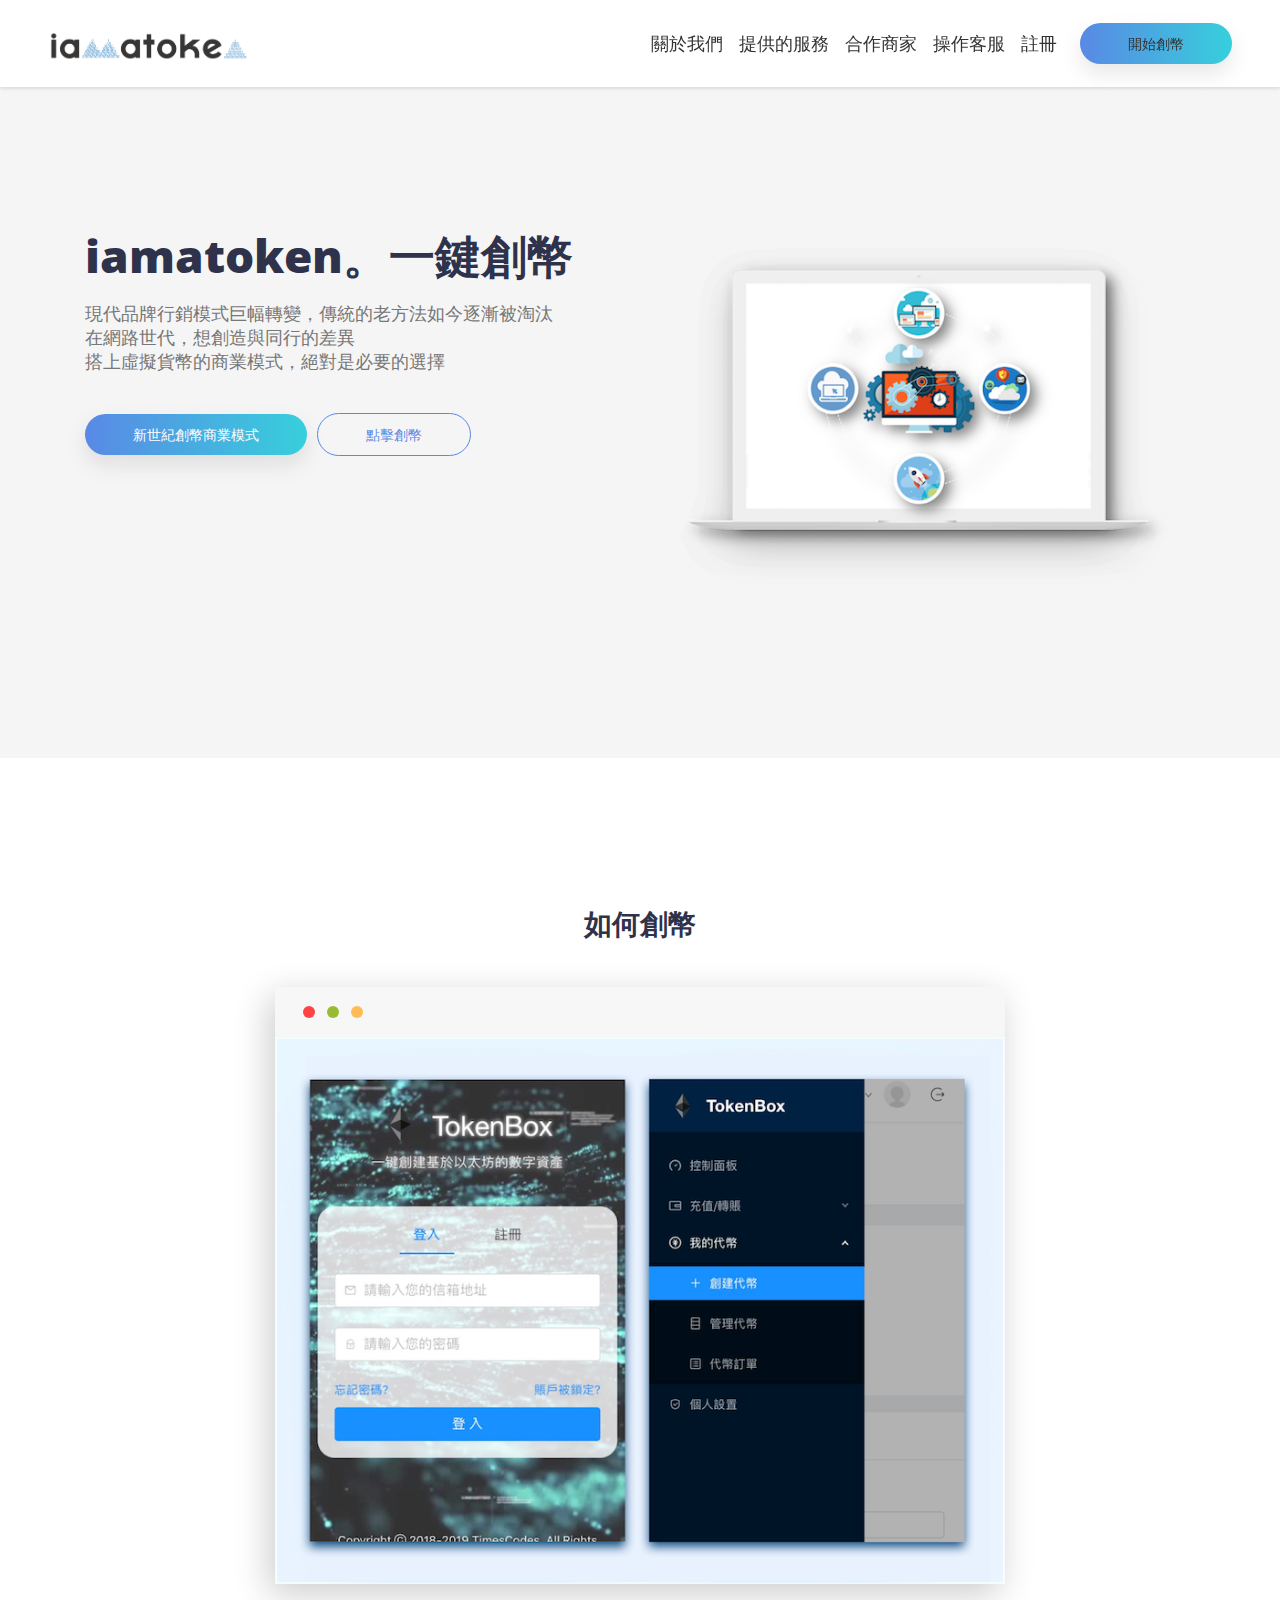
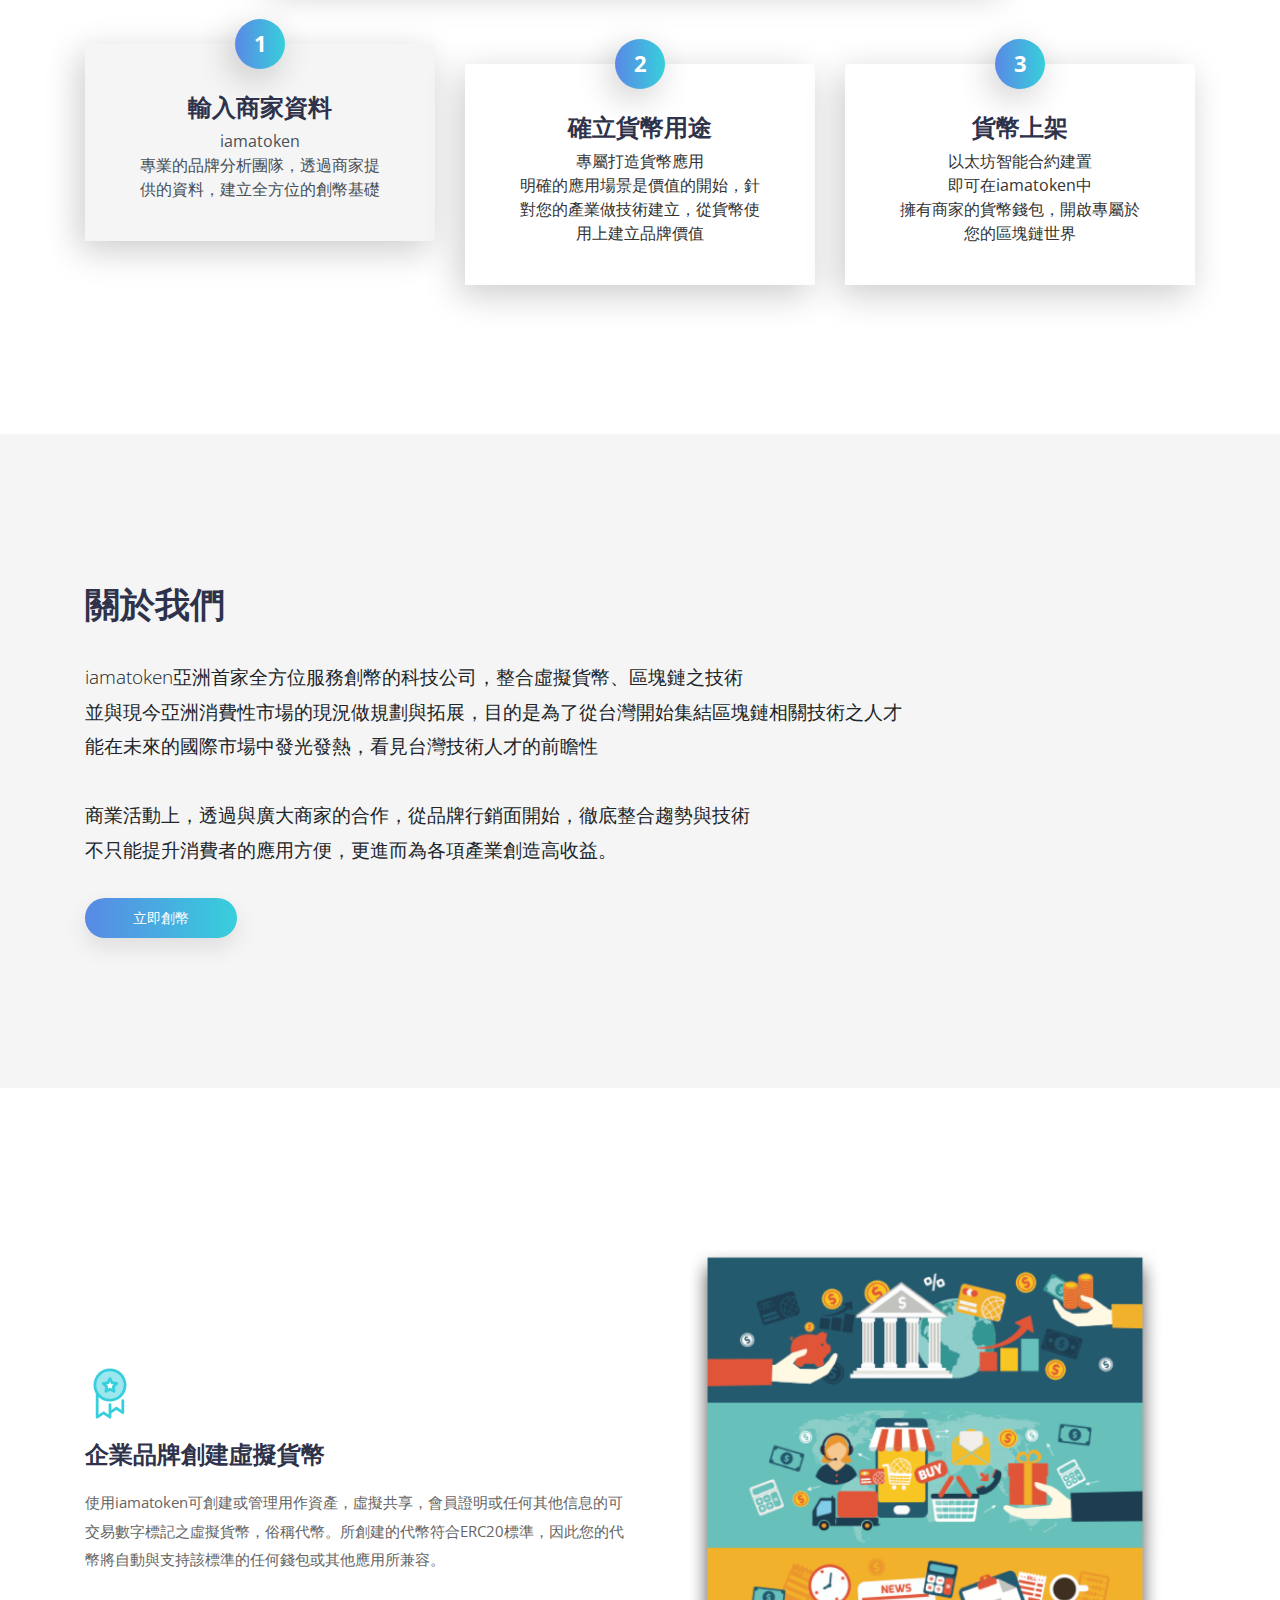
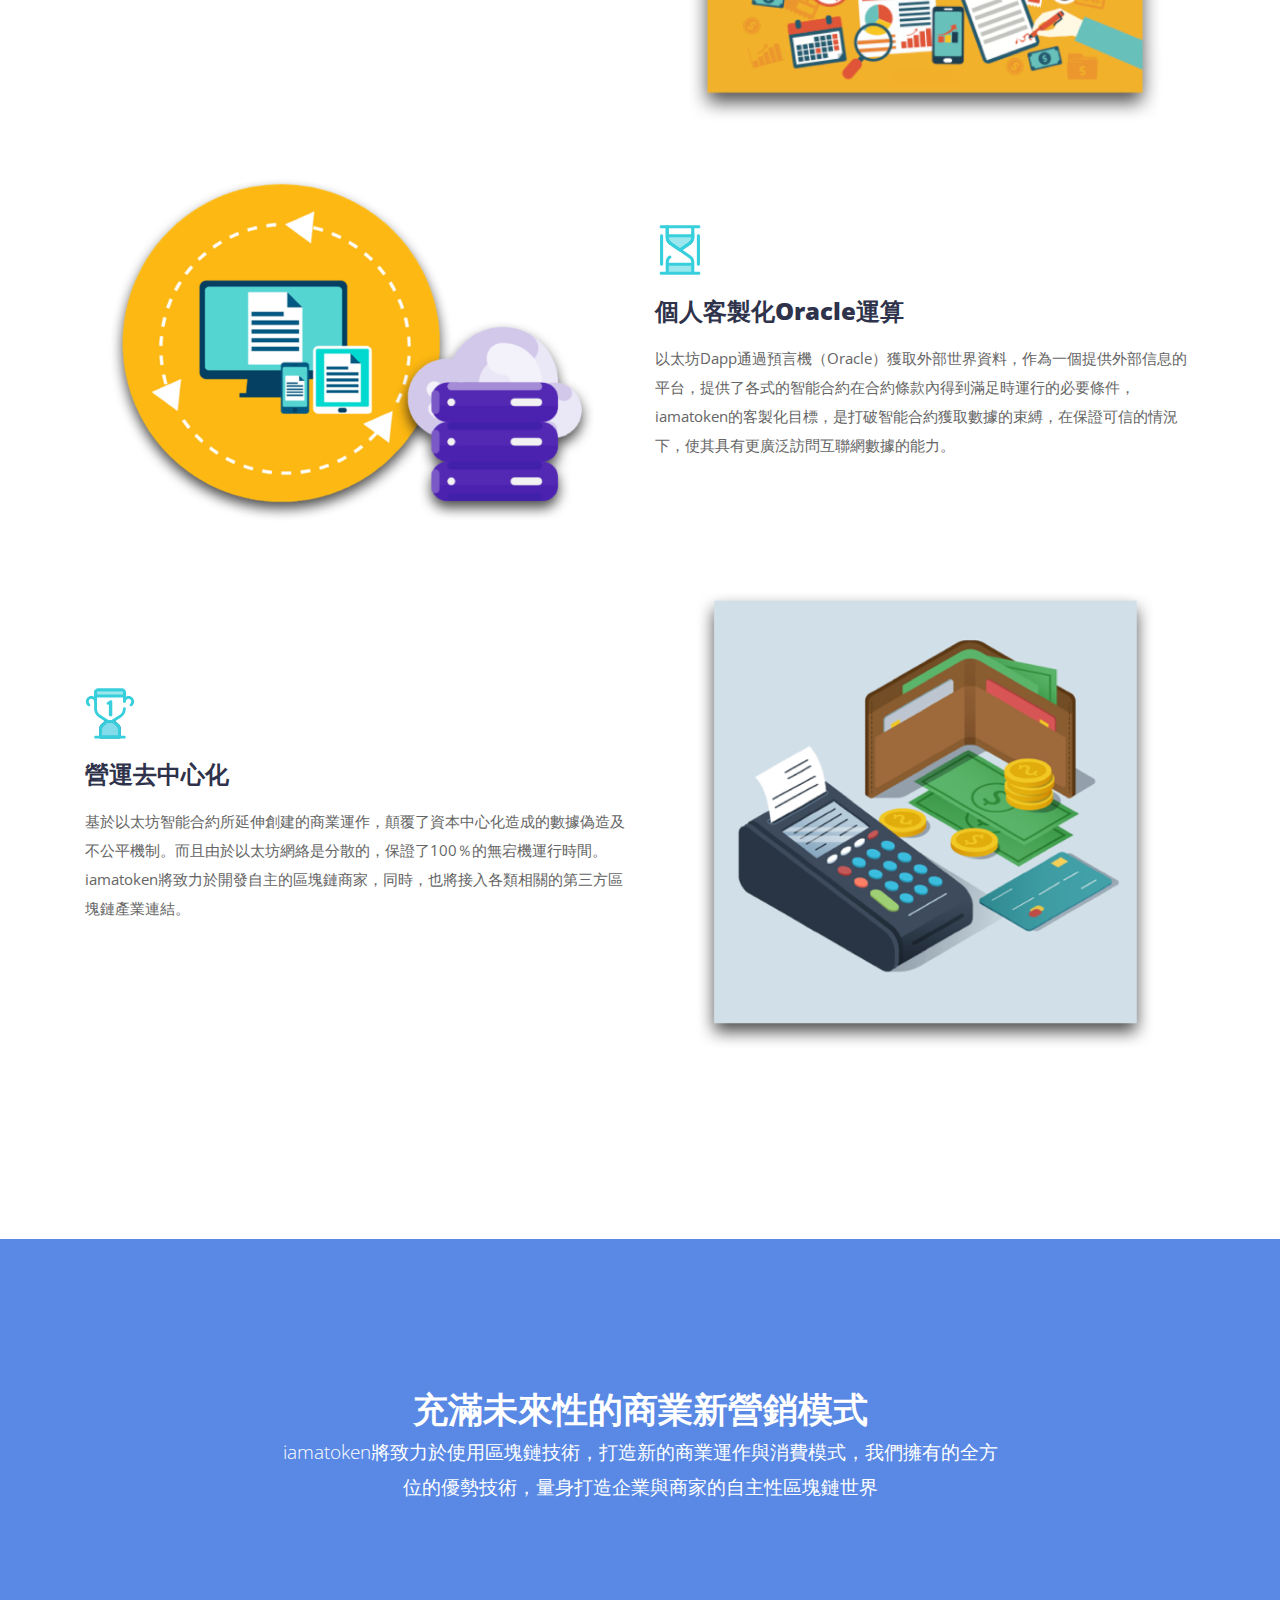
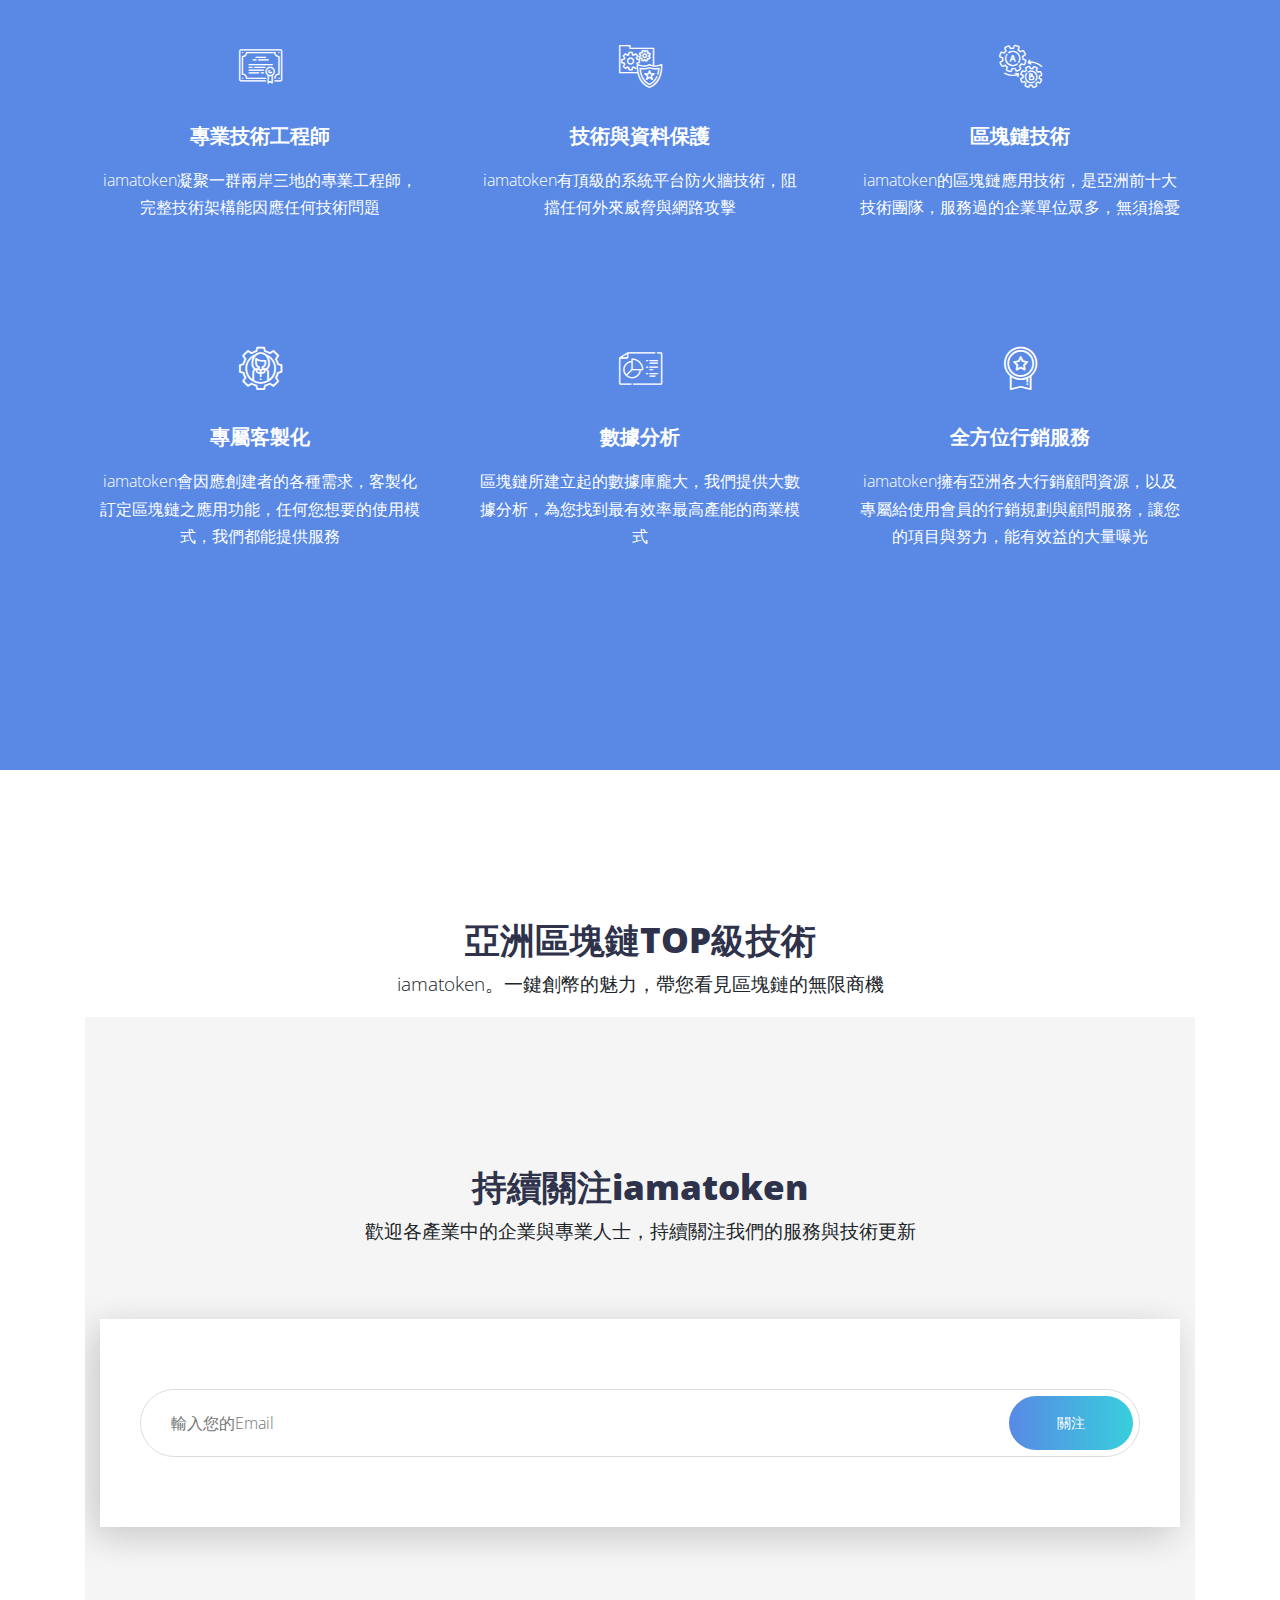
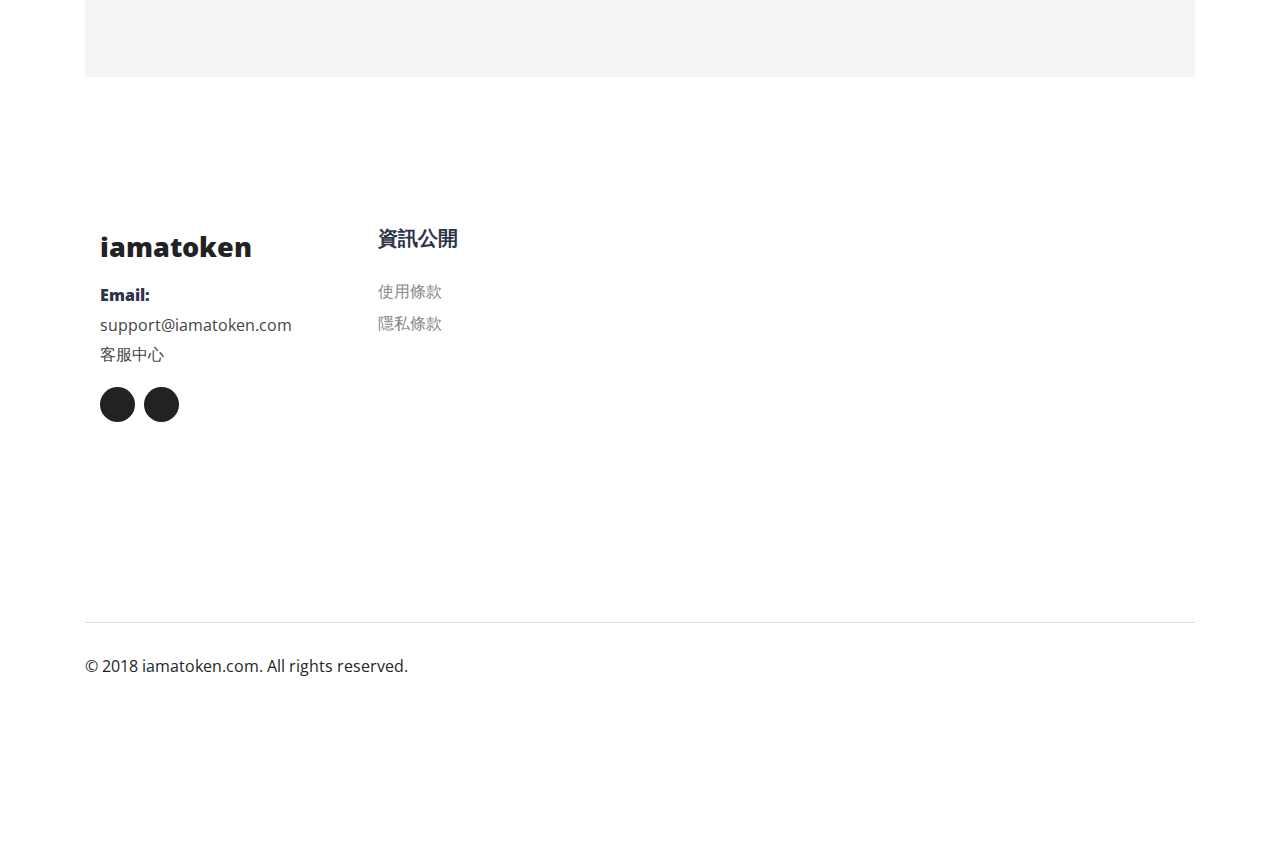
==== index.html @ 69789b89 "upload" ====
<!DOCTYPE html>
<html>
  <head>
    <meta charset="utf-8">
    <meta http-equiv="X-UA-Compatible" content="IE=edge">
    <title>iamatokon。一鍵創幣</title>
    <meta name="description" content="亞洲首席創幣平台，使用區塊鏈技術，結合新興消費模式，最有效率的方式，全方位打造全新商業模式">
    <meta name="keywords" content="創幣,加密貨幣,區塊鏈,Sen Tai,戴昆生,HU JUI CHICH,胡睿傑">
    <meta name="viewport" content="width=device-width, initial-scale=1">
    <meta name="robots" content="index,follow,noodp">
    <!-- Bootstrap CSS-->
    <link rel="stylesheet" href="vendor/bootstrap/css/bootstrap.min.css">
    <!-- Font Awesome CSS-->
    <link rel="stylesheet" href="https://use.fontawesome.com/releases/v5.0.13/css/all.css" integrity="sha384-DNOHZ68U8hZfKXOrtjWvjxusGo9WQnrNx2sqG0tfsghAvtVlRW3tvkXWZh58N9jp" crossorigin="anonymous">
    <!-- Custom Font Icons CSS-->
    <link rel="stylesheet" href="css/landy-iconfont.css">
    <!-- Google fonts - Open Sans-->
    <link rel="stylesheet" href="https://fonts.googleapis.com/css?family=Open+Sans:300,400,700,800">
    <!-- owl carousel-->
    <link rel="stylesheet" href="vendor/owl.carousel/assets/owl.carousel.css">
    <link rel="stylesheet" href="vendor/owl.carousel/assets/owl.theme.default.css">
    <!-- theme stylesheet-->
    <link rel="stylesheet" href="css/style.default.css" id="theme-stylesheet">
    <!-- Custom stylesheet - for your changes-->
    <link rel="stylesheet" href="css/custom.css">
    <!-- Favicon-->
    <link rel="shortcut icon" href="favicon.png" >
    <link rel="apple-touch-icon-precomposed" href="ios.png" size="144*144">
    <link rel="apple-touch-icon-precomposed" href="ios.png" size="114*114">
    <link rel="apple-touch-icon-precomposed" href="ios.png" size="72*72">
    <link rel="apple-touch-icon-precomposed" href="ios.png" size="57*57">
    <!-- Tweaks for older IEs--><!--[if lt IE 9]>
        <script src="https://oss.maxcdn.com/html5shiv/3.7.3/html5shiv.min.js"></script>
        <script src="https://oss.maxcdn.com/respond/1.4.2/respond.min.js"></script><![endif]-->

    <!-- Start of iamatoken Zendesk Widget script -->
<script>/*<![CDATA[*/window.zE||(function(e,t,s){var n=window.zE=window.zEmbed=function(){n._.push(arguments)}, a=n.s=e.createElement(t),r=e.getElementsByTagName(t)[0];n.set=function(e){ n.set._.push(e)},n._=[],n.set._=[],a.async=true,a.setAttribute("charset","utf-8"), a.src="https://static.zdassets.com/ekr/asset_composer.js?key="+s, n.t=+new Date,a.type="text/javascript",r.parentNode.insertBefore(a,r)})(document,"script","5a5a3214-1c93-4e92-b35c-4c8e1f7a5c07");/*]]>*/</script>
<!-- End of iamatoken Zendesk Widget script -->
<script type="text/javascript">
  var host = "iamatoken.com";
  if ((host == window.location.host) && (window.location.protocol != "https:"))
      window.location.protocol = "https";
</script>


  </head>
  <body>
    <!-- navbar-->
    <header class="header">
      <nav class="navbar navbar-expand-lg fixed-top"><a href="index.html" class="navbar-brand"><img src="img/logo.png" height="30" width="200" ></a>
        <button type="button" data-toggle="collapse" data-target="#navbarSupportedContent" aria-controls="navbarSupportedContent" aria-expanded="false" aria-label="Toggle navigation" class="navbar-toggler navbar-toggler-right"><span></span><span></span><span></span></button>
        <div id="navbarSupportedContent" class="collapse navbar-collapse">
          <ul class="navbar-nav ml-auto align-items-start align-items-lg-center">
            <li class="nav-item"><a href="#about-us" class="nav-link link-scroll">關於我們</a></li>
            <li class="nav-item"><a href="#features" class="nav-link link-scroll">提供的服務</a></li>
            <li class="nav-item"><a href="#testimonials" class="nav-link link-scroll">合作商家</a></li>
            <li class="nav-item"><a href="https://iamatoken.zendesk.com/hc/zh-tw" class="nav-link">操作客服</a></li>
            <li class="nav-item"><a href="http://robot.iamatoken.com/user/register" class="nav-link link-scroll">註冊</a></li>
          </ul>
          <div class="navbar-text">   
            <!-- Button trigger modal-->
           
            <a href="http://robot.iamatoken.com/user/login" class="btn btn-primary navbar-btn btn-shadow btn-gradient nav-link link-scroll">開始創幣</a>
          </div>
        </div>
      </nav>
    </header>
    <!-- Modal
    <div id="exampleModal" tabindex="-1" role="dialog" aria-labelledby="exampleModalLabel" aria-hidden="true" class="modal fade">
      <div role="document" class="modal-dialog">
        <div class="modal-content">
          <div class="modal-header">
            <h5 id="exampleModalLabel" class="modal-title">Sign Up Modal</h5>
            <button type="button" data-dismiss="modal" aria-label="Close" class="close"><span aria-hidden="true">×</span></button>
          </div>
          <div class="modal-body">
            <form id="signupform" action="#">
              <div class="form-group">
                <label for="fullname">Full Name</label>
                <input type="text" name="fullname" placeholder="Full Name" id="fullname">
              </div>
              <div class="form-group">
                <label for="username">User Name</label>
                <input type="text" name="username" placeholder="User Name" id="username">
              </div>
              <div class="form-group">
                <label for="email">Email Address</label>
                <input type="text" name="email" placeholder="Email Address" id="email">
              </div>
              <div class="form-group">
                <button type="submit" class="submit btn btn-primary btn-shadow btn-gradient">Signup</button>
              </div>
            </form>-->
          </div>
        </div>
      </div>
    </div>
    <section id="hero" class="hero hero-home bg-gray">
      <div class="container">
        <div class="row d-flex">
          <div class="col-lg-6 text order-2 order-lg-1">
            <h1>iamatoken。一鍵創幣 </h1>
            <p class="hero-text">現代品牌行銷模式巨幅轉變，傳統的老方法如今逐漸被淘汰<br>在網路世代，想創造與同行的差異<br>搭上虛擬貨幣的商業模式，絕對是必要的選擇</p>
            <div class="CTA"><a href="#features" class="btn btn-primary btn-shadow btn-gradient link-scroll">新世紀創幣商業模式</a><a href="http://robot.iamatoken.com/user/login" class="btn btn-outline-primary">點擊創幣</a></div>
          </div>
          <div class="col-lg-6 order-1 order-lg-2"><img src="img/Macbook.png" alt="..." class="img-fluid"></div>
        </div>
      </div>
    </section>
    <section id="browser" class="browser">
      <div class="container">
        <div class="row d-flex justify-content-center"> 
          <div class="col-lg-8 text-center">
            <h2 class="h3 mb-5">如何創幣</h2>
            <div class="browser-mockup">
              <div id="nav-tabContent" class="tab-content">
                <div id="nav-first" role="tabpanel" aria-labelledby="nav-first-tab" class="tab-pane fade show active"><img src="img/preview-3.png" alt="..." class="img-fluid"></div>
                <div id="nav-second" role="tabpanel" aria-labelledby="nav-second-tab" class="tab-pane fade"><img src="img/preview-2.png" alt="..." class="img-fluid"></div>
                <div id="nav-third" role="tabpanel" aria-labelledby="nav-third-tab" class="tab-pane fade"><img src="img/preview-1.png" alt="..." class="img-fluid"></div>
              </div>
            </div>
          </div>
        </div>
        <div id="myTab" role="tablist" class="nav nav-tabs">
          <div class="row">
            <div class="col-md-4"><a id="nav-first-tab" data-toggle="tab" href="#nav-first" role="tab" aria-controls="nav-first" aria-expanded="true" class="nav-item nav-link active"> <span class="number">1</span><h4>輸入商家資料</h4>iamatoken<br>專業的品牌分析團隊，透過商家提供的資料，建立全方位的創幣基礎</a></div>
            <div class="col-md-4"><a id="nav-second-tab" data-toggle="tab" href="#nav-second" role="tab" aria-controls="nav-second" class="nav-item nav-link"> <span class="number">2</span><h4>確立貨幣用途</h4>專屬打造貨幣應用<br>明確的應用場景是價值的開始，針對您的產業做技術建立，從貨幣使用上建立品牌價值</a></div>
            <div class="col-md-4"><a id="nav-third-tab" data-toggle="tab" href="#nav-third" role="tab" aria-controls="nav-third" class="nav-item nav-link"> <span class="number">3</span><h4>貨幣上架</h4>以太坊智能合約建置<br>即可在iamatoken中<br>擁有商家的貨幣錢包，開啟專屬於您的區塊鏈世界</a></div>
          </div>
        </div>
      </div>
    </section>
    <section id="about-us" class="about-us bg-gray">
      <div class="container">
        <h2>關於我們</h2>
        <div class="row">
          <p class="lead col-lg-10">iamatoken亞洲首家全方位服務創幣的科技公司，整合虛擬貨幣、區塊鏈之技術
            <br>並與現今亞洲消費性市場的現況做規劃與拓展，目的是為了從台灣開始集結區塊鏈相關技術之人才
            <br>能在未來的國際市場中發光發熱，看見台灣技術人才的前瞻性<br> 
            <br>商業活動上，透過與廣大商家的合作，從品牌行銷面開始，徹底整合趨勢與技術
            <br>不只能提升消費者的應用方便，更進而為各項產業創造高收益。</p>
        </div><a href="http://robot.iamatoken.com/user/login" class="btn btn-primary btn-shadow btn-gradient">立即創幣</a>
      </div>
    </section>
    <section id="features" class="features">
      <div class="container">
        <div class="row d-flex align-items-center">
          <div class="text col-lg-6 order-2 order-lg-1">
            <div class="icon"><img src="img/medal.svg" alt="..." class="img-fluid"></div>
            <h4>企業品牌創建虛擬貨幣</h4>
            <p>使用iamatoken可創建或管理用作資產，虛擬共享，會員證明或任何其他信息的可交易數字標記之虛擬貨幣，俗稱代幣。所創建的代幣符合ERC20標準，因此您的代幣將自動與支持該標準的任何錢包或其他應用所兼容。 </p><!-- <a href="#" class="btn btn-primary btn-shadow btn-gradient">View More</a>-->
          </div>
          <div class="image col-lg-6 order-1 order-lg-2"><img src="img/feature-1.png" alt="..." class="img-fluid"></div>
        </div>
        <div class="row d-flex align-items-center">
          <div class="image col-lg-6"><img src="img/feature-2.png" alt="..." class="img-fluid"></div>
          <div class="text col-lg-6">
            <div class="icon"><img src="img/hourglass.svg" alt="..." class="img-fluid"></div>
            <h4>個人客製化Oracle運算</h4>
            <p>以太坊Dapp通過預言機（Oracle）獲取外部世界資料，作為一個提供外部信息的平台，提供了各式的智能合約在合約條款內得到滿足時運行的必要條件，iamatoken的客製化目標，是打破智能合約獲取數據的束縛，在保證可信的情況下，使其具有更廣泛訪問互聯網數據的能力。
              </p><!--<a href="#" class="btn btn-primary btn-shadow btn-gradient">View More</a>-->
          </div>
        </div>
        <div class="row d-flex align-items-center">
          <div class="text col-lg-6 order-2 order-lg-1">
            <div class="icon"><img src="img/cup.svg" alt="..." class="img-fluid"></div>
            <h4>營運去中心化</h4>
            <p>基於以太坊智能合約所延伸創建的商業運作，顛覆了資本中心化造成的數據偽造及不公平機制。而且由於以太坊網絡是分散的，保證了100％的無宕機運行時間。iamatoken將致力於開發自主的區塊鏈商家，同時，也將接入各類相關的第三方區塊鏈產業連結。</p><!--<a href="#" class="btn btn-primary btn-shadow btn-gradient">View More</a>-->
          </div>
          <div class="image col-lg-6 order-1 order-lg-2"><img src="img/feature-3.png" alt="..." class="img-fluid"></div>
        </div>
      </div>
    </section>
    <section id="extra-features" class="extra-features bg-primary">
      <div class="container text-center">
        <header>
          <h2>充滿未來性的商業新營銷模式             </h2>
          <div class="row">
            <p class="lead col-lg-8 mx-auto">iamatoken將致力於使用區塊鏈技術，打造新的商業運作與消費模式，我們擁有的全方位的優勢技術，量身打造企業與商家的自主性區塊鏈世界</p>
          </div>
        </header>
        <div class="grid row">
          <div class="item col-lg-4 col-md-6">
            <div class="icon"> <i class="icon-diploma"></i></div>
            <h3 class="h5">專業技術工程師</h3>
            <p>iamatoken凝聚一群兩岸三地的專業工程師，完整技術架構能因應任何技術問題</p>
          </div>
          <div class="item col-lg-4 col-md-6">
            <div class="icon"> <i class="icon-folder-1"></i></div>
            <h3 class="h5">技術與資料保護</h3>
            <p>iamatoken有頂級的系統平台防火牆技術，阻擋任何外來威脅與網路攻擊</p>
          </div>
          <div class="item col-lg-4 col-md-6">
            <div class="icon"> <i class="icon-gears"></i></div>
            <h3 class="h5">區塊鏈技術</h3>
            <p>iamatoken的區塊鏈應用技術，是亞洲前十大技術團隊，服務過的企業單位眾多，無須擔憂</p>
          </div>
          <div class="item col-lg-4 col-md-6">
            <div class="icon"> <i class="icon-management"></i></div>
            <h3 class="h5">專屬客製化</h3>
            <p>iamatoken會因應創建者的各種需求，客製化訂定區塊鏈之應用功能，任何您想要的使用模式，我們都能提供服務</p>
          </div>
          <div class="item col-lg-4 col-md-6">
            <div class="icon"> <i class="icon-pie-chart"></i></div>
            <h3 class="h5">數據分析</h3>
            <p>區塊鏈所建立起的數據庫龐大，我們提供大數據分析，為您找到最有效率最高產能的商業模式</p>
          </div>
          <div class="item col-lg-4 col-md-6">
            <div class="icon"> <i class="icon-quality"></i></div>
            <h3 class="h5">全方位行銷服務</h3>
            <p>iamatoken擁有亞洲各大行銷顧問資源，以及專屬給使用會員的行銷規劃與顧問服務，讓您的項目與努力，能有效益的大量曝光</p>
          </div>
        </div>
      </div>
    </section>
    <section id="testimonials" class="testimonials">
      <div class="container">
        <header class="text-center no-margin-bottom">   
          <h2>亞洲區塊鏈TOP級技術</h2>
          <p class="lead">iamatoken。一鍵創幣的魅力，帶您看見區塊鏈的無限商機</p>
        </header>
        <!-- <div class="owl-carousel owl-theme testimonials-slider"> 
          <div class="item-holder">
            <div class="item">
              <div class="avatar"><img src="img/avatar-6.jpg" alt="..." class="img-fluid"></div>
              <div class="text">
                <div class="quote"><img src="img/quote.svg" alt="..." class="img-fluid"></div>
                <p>iamatoken即將帶領亞洲加密貨幣市場進入新的世紀，一鍵創幣，最快速最有效率創建專屬加密貨幣，讓任何產業與商業模式，都能夠搭上區塊鏈的趨勢浪潮。</p><strong class="name">Sen Tai |iamatoken創辦人</strong>
              </div>
            </div>
          </div>
          <div class="item-holder">
            <div class="item">
              <div class="avatar"><img src="img/avatar-7.jpg" alt="..." class="img-fluid"></div>
              <div class="text">
                <div class="quote"><img src="img/quote.svg" alt="..." class="img-fluid"></div>
                <p>iamatoken在區塊鏈新世紀中成長茁壯，實力堅強的技術團隊，將與各產業的佼佼者合作開創一系列的趨勢品牌，全方位的區塊鏈列車已經準備好與您開啟新旅程</p><strong class="name">Leo Hu |iamatoken技術總監</strong>
            </div>
          </div>
        </div>
        <div class="item-holder">
          <div class="item">
            <div class="avatar"><img src="img/avatar-8.png" alt="..." class="img-fluid"></div>
            <div class="text">
              <div class="quote"><img src="img/quote.svg" alt="..." class="img-fluid"></div>
              <p>iamatoken是亞洲加貨幣市場是未來區塊鏈中B2C重要工具平台，扎實的市場營銷經驗，準確瞭解市場消費者的態與消費模式，可以在區塊鏈中得到更多數據應用，我們將會多元化的Token交易市場，創造下一個新消費潮流</p><strong class="name">黃文輝  ｜加密貨幣搬磚教主</strong>
            </div>
          </div>
        </div>
          <div class="item-holder">
            <div class="item">
              <div class="avatar"><img src="img/avatar-4.jpg" alt="..." class="img-fluid"></div>
              <div class="text">
                <div class="quote"><img src="img/quote.svg" alt="..." class="img-fluid"></div>
                <p>iamatoken是亞洲加貨幣市場創幣新興品牌，客製化商業夥伴創幣後的貨幣應用場景，搭配完美的行銷策略，邁進國際市場。<br>全球首例個人品牌虛擬貨幣應用-PGJ</p><strong class="name">彭冠今  ｜亞洲行銷鬼才</strong>
              </div>
            </div>
          </div>
              <div class="item-holder">
                <div class="item">
                  <div class="avatar"><img src="img/avatar-3.jpeg" alt="..." class="img-fluid"></div>
                  <div class="text">
                    <div class="quote"><img src="img/quote.svg" alt="..." class="img-fluid"></div>
                    <p>iamatoken。一鍵創幣 即將創造亞洲市場絕無僅有的商業模式，短短一個月的時間，順利合作參與一鍵創幣專屬自己企業的加密貨幣。<br>FRC（Forver life coin)</p><strong class="name">大MAX老師 ｜三一網路科技創辦人</strong>
            </div>
          </div>
        </div>
      </div>
    </section>-->
    <section id="newsletter" class="newsletter bg-gray">
      <div class="container text-center">
        <h2>持續關注iamatoken</h2>
        <p class="lead">歡迎各產業中的企業與專業人士，持續關注我們的服務與技術更新</p>
        <div class="form-holder">
          <form id="newsletterForm" action="support@iamatoken.zendesk.com" >
            <div class="form-group">
              <input type="email" name="email" id="email" placeholder="輸入您的Email">
              <button type="submit" class="btn btn-primary btn-gradient submit">關注</button>
            </div>
          </form>
        </div>
      </div>
    </section>
    <div id="scrollTop">
      <div class="d-flex align-items-center justify-content-end"><i class="fa fa-long-arrow-up"></i>To Top</div>
    </div>
    <footer class="main-footer">
      <div class="container">
        <div class="row">
          <div class="col-lg-3 col-md-6"><a href="#" class="brand">iamatoken</a>
            <ul class="contact-info list-unstyled">
              <li><h6>Email:</h6><a href="mailto:support@iamatoken.com">support@iamatoken.com</a></li>
              <li><a href="https://iamatoken.zendesk.com/hc/zh-tw">客服中心</a></li>
            </ul>
            <ul class="social-icons list-inline">
              <li class="list-inline-item"><a href="#" target="_blank" title="Facebook"><i class="fab fa-facebook"></i></a></li>
              <a href="https://line.me/R/ti/p/%40siz1870x"><i class="fab fa-line " aria-hidden="true"></i></a>
            </ul>
              <!--<li class="list-inline-item"><a href="#" target="_blank" title="Instagram"><i class="fa fa-instagram"></i></a></li>
              <li class="list-inline-item"><a href="#" target="_blank" title="Pinterest"><i class="fa fa-pinterest"></i></a></li>-->
           
          </div>
          <div class="col-lg-3 col-md-6">
            <h5>資訊公開</h5>
            <ul class="links list-unstyled">
              <li> <a href="#">使用條款</a></li>
              <li> <a href="#">隱私條款</a></li>
              <!--<li> <a href="#">Iris Vor Arnim</a></li>
              <li> <a href="#">Yapital</a></li>
            </ul>
          </div>
          <div class="col-lg-3 col-md-6">
            <h5>協力企業</h5>
            <ul class="links list-unstyled">
              <li> <a href="#">Timesmarketing CO.,LTD</a></li>
              <li> <a href="#"></a></li> -->
              <!--<li> <a href="#">Iris Vor Arnim</a></li>
              <li> <a href="#">Yapital</a></li>-->
            </ul>
          </div>
          <div class="col-lg-3 col-md-6">
           <!-- <h5>Selected Cases</h5>
            <ul class="links list-unstyled">
              <li> <a href="#">Guess Conntect</a></li>
              <li> <a href="#">Postly</a></li>
              <li> <a href="#">Iris Vor Arnim</a></li>
              <li> <a href="#">Yapital</a></li>-->
            </ul>
          </div>
        </div>
      </div>
      <div class="copyrights">
        <div class="container">
          <div class="row">
            <div class="col-md-7">
              <p>&copy; 2018 iamatoken.com. All rights reserved.                        </p>
            </div>
            <div class="col-md-5 text-right">
              <!--<p>Design By <a href="https://bootstrapious.com/" class="external">Timesmarketing CO.,LTD</a>  </p>
               Please do not remove the backlink to Bootstrapious unless you support us at http://bootstrapious.com/donate. It is part of the license conditions. Thanks for understanding :) -->
            </div>
          </div>
        </div>
      </div>
    </footer>
    <!-- Javascript files-->
    <script src="https://code.jquery.com/jquery-3.2.1.min.js"></script>
    <script src="https://cdnjs.cloudflare.com/ajax/libs/popper.js/1.11.0/umd/popper.min.js"> </script>
    <script src="vendor/bootstrap/js/bootstrap.min.js"></script>
    <script src="vendor/jquery.cookie/jquery.cookie.js"> </script>
    <script src="vendor/owl.carousel/owl.carousel.min.js"></script>
    <script src="js/front.js"></script>
    <!-- Google Analytics: change UA-XXXXX-X to be your site's ID.-->
    <!--
    <script>
      (function(b,o,i,l,e,r){b.GoogleAnalyticsObject=l;b[l]||(b[l]=
      function(){(b[l].q=b[l].q||[]).push(arguments)});b[l].l=+new Date;
      e=o.createElement(i);r=o.getElementsByTagName(i)[0];
      e.src='//www.google-analytics.com/analytics.js';
      r.parentNode.insertBefore(e,r)}(window,document,'script','ga'));
      ga('create','UA-XXXXX-X');ga('send','pageview');
    </script>-->
  </body>
</html>
---- css/landy-iconfont.css ----
@charset "UTF-8";

@font-face {
  font-family: "landy";
  src:url("../fonts/landy.eot");
  src:url("../fonts/landy.eot?#iefix") format("embedded-opentype"),
    url("../fonts/landy.woff") format("woff"),
    url("../fonts/landy.ttf") format("truetype"),
    url("../fonts/landy.svg#landy") format("svg");
  font-weight: normal;
  font-style: normal;

}

[data-icon]:before {
  font-family: "landy" !important;
  content: attr(data-icon);
  font-style: normal !important;
  font-weight: normal !important;
  font-variant: normal !important;
  text-transform: none !important;
  speak: none;
  line-height: 1;
  -webkit-font-smoothing: antialiased;
  -moz-osx-font-smoothing: grayscale;
}

[class^="icon-"]:before,
[class*=" icon-"]:before {
  font-family: "landy" !important;
  font-style: normal !important;
  font-weight: normal !important;
  font-variant: normal !important;
  text-transform: none !important;
  speak: none;
  line-height: 1;
  -webkit-font-smoothing: antialiased;
  -moz-osx-font-smoothing: grayscale;
}

.icon-abc:before {
  content: "\61";
}
.icon-add-user:before {
  content: "\62";
}
.icon-admin:before {
  content: "\63";
}
.icon-alarm:before {
  content: "\64";
}
.icon-analytics:before {
  content: "\65";
}
.icon-analytics-1:before {
  content: "\66";
}
.icon-arrow:before {
  content: "\67";
}
.icon-backup:before {
  content: "\68";
}
.icon-bank:before {
  content: "\69";
}
.icon-bar-chart:before {
  content: "\6a";
}
.icon-bar-chart-1:before {
  content: "\6b";
}
.icon-bar-chart-2:before {
  content: "\6c";
}
.icon-bar-chart-3:before {
  content: "\6d";
}
.icon-bar-chart-4:before {
  content: "\6e";
}
.icon-bar-chart-5:before {
  content: "\6f";
}
.icon-book:before {
  content: "\70";
}
.icon-boss:before {
  content: "\71";
}
.icon-box:before {
  content: "\72";
}
.icon-boy:before {
  content: "\73";
}
.icon-briefcase:before {
  content: "\74";
}
.icon-browser:before {
  content: "\75";
}
.icon-browser-1:before {
  content: "\76";
}
.icon-browser-2:before {
  content: "\77";
}
.icon-browser-3:before {
  content: "\78";
}
.icon-bug:before {
  content: "\79";
}
.icon-bug-1:before {
  content: "\7a";
}
.icon-building:before {
  content: "\41";
}
.icon-bullhorn:before {
  content: "\42";
}
.icon-businessman:before {
  content: "\43";
}
.icon-businessman-1:before {
  content: "\44";
}
.icon-captain:before {
  content: "\45";
}
.icon-career:before {
  content: "\46";
}
.icon-cash-point:before {
  content: "\47";
}
.icon-chart:before {
  content: "\48";
}
.icon-chat:before {
  content: "\49";
}
.icon-chat-1:before {
  content: "\4a";
}
.icon-clipboard:before {
  content: "\4b";
}
.icon-cloud:before {
  content: "\4c";
}
.icon-cloud-computing:before {
  content: "\4d";
}
.icon-cloud-computing-1:before {
  content: "\4e";
}
.icon-cloud-computing-2:before {
  content: "\4f";
}
.icon-cloud-computing-3:before {
  content: "\50";
}
.icon-cloud-computing-4:before {
  content: "\51";
}
.icon-cloud-computing-5:before {
  content: "\52";
}
.icon-cloud-computing-6:before {
  content: "\53";
}
.icon-coin:before {
  content: "\54";
}
.icon-computer:before {
  content: "\55";
}
.icon-computer-1:before {
  content: "\56";
}
.icon-cooperation:before {
  content: "\57";
}
.icon-cpu:before {
  content: "\58";
}
.icon-credit:before {
  content: "\59";
}
.icon-crown:before {
  content: "\5a";
}
.icon-curriculum:before {
  content: "\30";
}
.icon-customer-service:before {
  content: "\31";
}
.icon-data:before {
  content: "\32";
}
.icon-database:before {
  content: "\33";
}
.icon-decrease:before {
  content: "\34";
}
.icon-desk:before {
  content: "\35";
}
.icon-desk-chair:before {
  content: "\36";
}
.icon-diagram:before {
  content: "\37";
}
.icon-diagram-1:before {
  content: "\38";
}
.icon-diagram-2:before {
  content: "\39";
}
.icon-dialog:before {
  content: "\21";
}
.icon-dialog-1:before {
  content: "\22";
}
.icon-diploma:before {
  content: "\23";
}
.icon-dollar:before {
  content: "\24";
}
.icon-dollar-1:before {
  content: "\25";
}
.icon-dollar-2:before {
  content: "\26";
}
.icon-dossier:before {
  content: "\27";
}
.icon-dossier-1:before {
  content: "\28";
}
.icon-email:before {
  content: "\29";
}
.icon-employee:before {
  content: "\2a";
}
.icon-employee-1:before {
  content: "\2b";
}
.icon-employee-2:before {
  content: "\2c";
}
.icon-employee-3:before {
  content: "\2d";
}
.icon-employee-4:before {
  content: "\2e";
}
.icon-employee-5:before {
  content: "\2f";
}
.icon-employee-6:before {
  content: "\3a";
}
.icon-employee-7:before {
  content: "\3b";
}
.icon-employees:before {
  content: "\3c";
}
.icon-employees-1:before {
  content: "\3d";
}
.icon-employees-2:before {
  content: "\3e";
}
.icon-error-404:before {
  content: "\3f";
}
.icon-eye:before {
  content: "\40";
}
.icon-firewall:before {
  content: "\5b";
}
.icon-flag:before {
  content: "\5d";
}
.icon-flags:before {
  content: "\5e";
}
.icon-folder:before {
  content: "\5f";
}
.icon-folder-1:before {
  content: "\60";
}
.icon-folder-2:before {
  content: "\7b";
}
.icon-folders:before {
  content: "\7c";
}
.icon-gauge:before {
  content: "\7d";
}
.icon-gears:before {
  content: "\7e";
}
.icon-goal:before {
  content: "\5c";
}
.icon-group:before {
  content: "\e000";
}
.icon-growth:before {
  content: "\e001";
}
.icon-growth-1:before {
  content: "\e002";
}
.icon-hierarchical-structure:before {
  content: "\e003";
}
.icon-hierarchical-structure-1:before {
  content: "\e004";
}
.icon-house:before {
  content: "\e005";
}
.icon-human-resources:before {
  content: "\e006";
}
.icon-human-resources-1:before {
  content: "\e007";
}
.icon-id-card:before {
  content: "\e008";
}
.icon-idea:before {
  content: "\e009";
}
.icon-idea-2:before {
  content: "\e00a";
}
.icon-improve:before {
  content: "\e00b";
}
.icon-increase:before {
  content: "\e00c";
}
.icon-index:before {
  content: "\e00d";
}
.icon-infographic:before {
  content: "\e00e";
}
.icon-infographic-1:before {
  content: "\e00f";
}
.icon-internet:before {
  content: "\e010";
}
.icon-investment:before {
  content: "\e011";
}
.icon-investment-1:before {
  content: "\e012";
}
.icon-investment-2:before {
  content: "\e013";
}
.icon-investment-3:before {
  content: "\e014";
}
.icon-job:before {
  content: "\e015";
}
.icon-job-search:before {
  content: "\e016";
}
.icon-keyword:before {
  content: "\e017";
}
.icon-laptop:before {
  content: "\e018";
}
.icon-leader:before {
  content: "\e019";
}
.icon-leader-1:before {
  content: "\e01a";
}
.icon-leader-2:before {
  content: "\e01b";
}
.icon-leader-3:before {
  content: "\e01c";
}
.icon-leader-4:before {
  content: "\e01d";
}
.icon-leader-5:before {
  content: "\e01e";
}
.icon-leader-6:before {
  content: "\e01f";
}
.icon-like:before {
  content: "\e020";
}
.icon-line-graph:before {
  content: "\e021";
}
.icon-link:before {
  content: "\e022";
}
.icon-list:before {
  content: "\e023";
}
.icon-loupe:before {
  content: "\e024";
}
.icon-loupe-1:before {
  content: "\e025";
}
.icon-magnet:before {
  content: "\e026";
}
.icon-mail:before {
  content: "\e027";
}
.icon-man:before {
  content: "\e028";
}
.icon-man-1:before {
  content: "\e029";
}
.icon-man-2:before {
  content: "\e02a";
}
.icon-management:before {
  content: "\e02b";
}
.icon-management-1:before {
  content: "\e02c";
}
.icon-map:before {
  content: "\e02d";
}
.icon-matrix:before {
  content: "\e02e";
}
.icon-medal:before {
  content: "\e02f";
}
.icon-message:before {
  content: "\e030";
}
.icon-monitor:before {
  content: "\e031";
}
.icon-monitor-1:before {
  content: "\e032";
}
.icon-monitoring:before {
  content: "\e033";
}
.icon-network:before {
  content: "\e034";
}
.icon-networking:before {
  content: "\e035";
}
.icon-notification:before {
  content: "\e036";
}
.icon-padlock:before {
  content: "\e037";
}
.icon-pendrive:before {
  content: "\e038";
}
.icon-percentage:before {
  content: "\e039";
}
.icon-person:before {
  content: "\e03a";
}
.icon-petals:before {
  content: "\e03b";
}
.icon-pie-chart:before {
  content: "\e03c";
}
.icon-pie-chart-1:before {
  content: "\e03d";
}
.icon-pie-chart-2:before {
  content: "\e03e";
}
.icon-piggybank:before {
  content: "\e03f";
}
.icon-piggybank-1:before {
  content: "\e040";
}
.icon-placeholder:before {
  content: "\e041";
}
.icon-plant:before {
  content: "\e042";
}
.icon-plant-1:before {
  content: "\e043";
}
.icon-pointer:before {
  content: "\e044";
}
.icon-premium:before {
  content: "\e045";
}
.icon-presentation:before {
  content: "\e046";
}
.icon-presentation-1:before {
  content: "\e047";
}
.icon-presentation-2:before {
  content: "\e048";
}
.icon-presentation-3:before {
  content: "\e049";
}
.icon-profits:before {
  content: "\e04a";
}
.icon-promotion:before {
  content: "\e04b";
}
.icon-puzzle:before {
  content: "\e04c";
}
.icon-pyramid-chart:before {
  content: "\e04d";
}
.icon-quality:before {
  content: "\e04e";
}
.icon-question:before {
  content: "\e04f";
}
.icon-radial:before {
  content: "\e050";
}
.icon-rating:before {
  content: "\e051";
}
.icon-ratio:before {
  content: "\e052";
}
.icon-relations:before {
  content: "\e053";
}
.icon-responsive:before {
  content: "\e054";
}
.icon-reunion:before {
  content: "\e055";
}
.icon-reunion-1:before {
  content: "\e056";
}
.icon-review:before {
  content: "\e057";
}
.icon-saving:before {
  content: "\e058";
}
.icon-saving-1:before {
  content: "\e059";
}
.icon-scales:before {
  content: "\e05a";
}
.icon-schedule:before {
  content: "\e05b";
}
.icon-search:before {
  content: "\e05c";
}
.icon-server:before {
  content: "\e05d";
}
.icon-server-1:before {
  content: "\e05e";
}
.icon-server-2:before {
  content: "\e05f";
}
.icon-server-3:before {
  content: "\e060";
}
.icon-server-4:before {
  content: "\e061";
}
.icon-settings:before {
  content: "\e062";
}
.icon-share:before {
  content: "\e063";
}
.icon-shield:before {
  content: "\e064";
}
.icon-shopping-cart:before {
  content: "\e065";
}
.icon-smartphone:before {
  content: "\e066";
}
.icon-speech:before {
  content: "\e067";
}
.icon-speech-bubble:before {
  content: "\e068";
}
.icon-speedometer:before {
  content: "\e069";
}
.icon-star:before {
  content: "\e06a";
}
.icon-startup:before {
  content: "\e06b";
}
.icon-stopwatch:before {
  content: "\e06c";
}
.icon-support:before {
  content: "\e06d";
}
.icon-tag:before {
  content: "\e06e";
}
.icon-target:before {
  content: "\e06f";
}
.icon-target-1:before {
  content: "\e070";
}
.icon-tasks:before {
  content: "\e071";
}
.icon-tasks-1:before {
  content: "\e072";
}
.icon-team:before {
  content: "\e073";
}
.icon-team-1:before {
  content: "\e074";
}
.icon-teamwork:before {
  content: "\e075";
}
.icon-teamwork-1:before {
  content: "\e076";
}
.icon-teamwork-2:before {
  content: "\e077";
}
.icon-teamwork-3:before {
  content: "\e078";
}
.icon-telemarketer:before {
  content: "\e079";
}
.icon-telemarketer-1:before {
  content: "\e07a";
}
.icon-timeline:before {
  content: "\e07b";
}
.icon-timeline-1:before {
  content: "\e07c";
}
.icon-traffic:before {
  content: "\e07d";
}
.icon-trophy:before {
  content: "\e07e";
}
.icon-upload-file:before {
  content: "\e07f";
}
.icon-video-call:before {
  content: "\e080";
}
.icon-video-call-1:before {
  content: "\e081";
}
.icon-video-call-2:before {
  content: "\e082";
}
.icon-video-call-3:before {
  content: "\e083";
}
.icon-vision:before {
  content: "\e084";
}
.icon-visualization:before {
  content: "\e085";
}
.icon-woman:before {
  content: "\e086";
}
.icon-woman-1:before {
  content: "\e087";
}
.icon-woman-2:before {
  content: "\e088";
}
.icon-woman-3:before {
  content: "\e089";
}
.icon-woman-4:before {
  content: "\e08a";
}
.icon-woman-5:before {
  content: "\e08b";
}
.icon-worldwide:before {
  content: "\e08c";
}
.icon-worldwide-1:before {
  content: "\e08d";
}
.icon-yen:before {
  content: "\e08e";
}
---- css/style.default.css ----
/* 
========================================= 
========================================= 

Bootstrapious Landy Template

https://bootstrapious.com

========================================= 
========================================= */
/*
* ==========================================================
*     GENERAL
* ==========================================================
*/
body {
  padding-top: 80px;
  position: relative;
  overflow-x: hidden;
}

section {
  padding: 150px 0;
  overflow: hidden;
}

a {
  -webkit-transition: all 0.3s;
  transition: all 0.3s;
  display: inline-block;
}

p {
  line-height: 1.7rem;
}

button {
  cursor: pointer;
}

i,
span,
strong {
  display: inline-block;
}

.bg-gray, section.browser .nav-tabs a.active {
  background: #f5f5f5;
}

.no-padding {
  padding: 0 !important;
}

.no-padding-top {
  padding-top: 0 !important;
}

.no-padding-bottom {
  padding-bottom: 0 !important;
}

.no-margin {
  margin: 0 !important;
}

.no-margin-top {
  margin-top: 0 !important;
}

.no-margin-bottom {
  margin-bottom: 0 !important;
}

.hero-text {
  font-size: 1.1rem;
  font-weight: 400;
  color: #777;
  line-height: 1.5rem;
}

.btn {
  font-size: 0.9em !important;
}

.btn-primary:focus {
  color: #fff;
}

.btn-shadow {
  -webkit-box-shadow: 0 10px 20px rgba(109, 109, 109, 0.16) !important;
  box-shadow: 0 10px 20px rgba(109, 109, 109, 0.16) !important;
}

.btn-gradient, section.browser .nav-tabs span.number {
  background-color: #5989e5;
  background-image: -webkit-gradient(linear, left top, right top, from(#5989e5), to(#37cfdc));
  background-image: linear-gradient(to right, #5989e5, #37cfdc);
  border: none !important;
  text-transform: uppercase;
  color: #fff;
  overflow: hidden;
  position: relative;
  z-index: 1;
  -webkit-transition: all 0.3s !important;
  transition: all 0.3s !important;
}

.btn.btn-gradient:hover, section.browser .nav-tabs span.btn.number:hover {
  opacity: 0.85;
}

.has-shadow {
  -webkit-box-shadow: -5.665px 9.429px 35px 0px rgba(0, 0, 0, 0.2);
  box-shadow: -5.665px 9.429px 35px 0px rgba(0, 0, 0, 0.2);
}

.owl-theme .owl-nav {
  margin-top: 0;
}

.owl-theme .owl-nav [class*='owl-'] {
  background: none;
  color: #222;
  font-size: 2rem;
  margin: 0 20px;
}

.owl-theme .owl-nav [class*='owl-'].disabled {
  color: #aaa;
}

.owl-theme .owl-nav [class*='owl-']:hover {
  background: none;
  color: #333;
}

section header {
  margin-bottom: 70px;
}

.scrollUp {
  -webkit-transform: translateY(-105%);
  transform: translateY(-105%);
}

.breadcrumb {
  background: none;
  padding: 0;
  margin-bottom: 20px;
}

.breadcrumb a {
  color: #222;
  text-decoration: none !important;
}

.breadcrumb li {
  color: #aaa;
}

.block {
  margin-bottom: 50px;
}

/* Browser mockup code
 * Contribute: https://gist.github.com/jarthod/8719db9fef8deb937f4f
 * Live example: https://updown.io
 */
.browser-mockup {
  border-top: 50px solid #f7f7f7;
  position: relative;
  border-radius: 3px 3px 0 0;
  -webkit-box-shadow: -5.665px 9.429px 35px 0px rgba(0, 0, 0, 0.2);
  box-shadow: -5.665px 9.429px 35px 0px rgba(0, 0, 0, 0.2);
}

.browser-mockup:before {
  display: block;
  position: absolute;
  content: '';
  top: -29px;
  left: 30px;
  width: 8px;
  height: 8px;
  border-radius: 50%;
  background-color: #f44;
  -webkit-box-shadow: 0 0 0 2px #f44, 1.5em 0 0 2px #9b3, 3em 0 0 2px #fb5;
  box-shadow: 0 0 0 2px #f44, 1.5em 0 0 2px #9b3, 3em 0 0 2px #fb5;
}

.browser-mockup.with-tab:after {
  display: block;
  position: absolute;
  content: '';
  top: -50px;
  left: 115px;
  width: 20%;
  height: 0rem;
  border-bottom: 50px solid white;
  border-left: 1.5em solid transparent;
  border-right: 1.5em solid transparent;
}

.browser-mockup.with-url:after {
  display: block;
  position: absolute;
  content: '';
  top: -1.6rem;
  left: 5.5rem;
  width: calc(100% - 6em);
  height: 1.2rem;
  border-radius: 2px;
  background-color: white;
}

.browser-mockup > * {
  display: block;
}

.blockquote {
  line-height: 1.7rem;
  color: #656565;
  padding: 40px;
  background: #fff;
  -webkit-box-shadow: -5.665px 9.429px 35px 0px rgba(0, 0, 0, 0.2);
  box-shadow: -5.665px 9.429px 35px 0px rgba(0, 0, 0, 0.2);
}

.blockquote p::first-letter {
  font-size: 2.5rem;
  color: #5989e5;
  font-weight: 800;
}

.modal {
  background: rgba(0, 0, 0, 0.8);
}

.modal button.close {
  width: 40px;
  height: 40px;
  line-height: 40px;
  color: #fff;
  text-align: center;
  background-color: #5989e5;
  background-image: -webkit-gradient(linear, left top, right top, from(#5989e5), to(#37cfdc));
  background-image: linear-gradient(to right, #5989e5, #37cfdc);
  position: absolute;
  top: 0;
  right: 0;
  opacity: 1;
}

.modal-content {
  border-radius: 0;
}

.modal-header,
.modal-body {
  padding: 20px 30px;
  border: none;
}

#signupform .form-group {
  margin-bottom: 20px;
}

#signupform label {
  display: block;
  padding-left: 10px;
  color: #656565;
  font-family: "Open Sans", sans-serif;
}

#signupform input {
  width: 100%;
  display: block;
  padding: 10px 20px;
  border-radius: 50px;
  border: 1px solid #eee;
  outline: none;
}

#signupform input:focus {
  border-color: #5989e5;
}

#signupform input::-moz-placeholder {
  font-family: "Open Sans", sans-serif;
  font-weight: 300;
  color: #aaa;
  font-style: italic;
  font-size: 0.9em;
}

#signupform input::-webkit-input-placeholder {
  font-family: "Open Sans", sans-serif;
  font-weight: 300;
  color: #aaa;
  font-style: italic;
  font-size: 0.9em;
}

#signupform input:-ms-input-placeholder {
  font-family: "Open Sans", sans-serif;
  font-weight: 300;
  color: #aaa;
  font-style: italic;
  font-size: 0.9em;
}

/* General Media Query ---------------------------------- */
@media (max-width: 991px) {
  section {
    padding: 100px 0;
  }
}

/*
* ==========================================================
*     NAVBAR
* ==========================================================
*/
nav.navbar {
  padding-top: 15px;
  padding-bottom: 15px;
  -webkit-box-shadow: 0 2px 3px rgba(0, 0, 0, 0.1);
  box-shadow: 0 2px 3px rgba(0, 0, 0, 0.1);
  background: #fff;
  -webkit-transition: all 0.5s;
  transition: all 0.5s;
}

nav.navbar .navbar-brand {
  font-weight: 800;
  font-size: 1.7rem;
  color: #222;
}

nav.navbar a.nav-link {
  color: #333;
  font-size: 1.1rem;
}

nav.navbar a.nav-link:hover, nav.navbar a.nav-link.active {
  color: #5989e5;
}

nav.navbar .navbar-btn {
  margin-left: 15px;
}

nav.navbar .navbar-toggler {
  outline: none;
}

nav.navbar .navbar-toggler span {
  width: 25px;
  margin: 5px;
  display: block;
  height: 2px;
  background: #333;
  -webkit-transition: all 0.2s;
  transition: all 0.2s;
}

nav.navbar .navbar-toggler.active span:first-of-type {
  -webkit-transform: rotate(45deg) translate(10px);
  transform: rotate(45deg) translate(10px);
}

nav.navbar .navbar-toggler.active span:last-of-type {
  -webkit-transform: rotate(-45deg) translate(10px);
  transform: rotate(-45deg) translate(10px);
}

nav.navbar .navbar-toggler.active span:nth-of-type(2) {
  opacity: 0;
}

/* Navbar Mediaquery ----------------------------------- */
@media (max-width: 1199px) {
  nav.navbar .navbar-btn {
    margin-left: 0;
  }
}

@media (min-width: 992px) {
  nav.navbar {
    padding-left: 3rem;
    padding-right: 3rem;
  }
}

/*
* ==========================================================
*     HERO SECTION
* ==========================================================
*/
section.hero p {
  margin: 20px 0;
}

section.hero .CTA {
  margin-top: 40px;
}

section.hero .CTA a {
  margin-right: 10px;
  margin-bottom: 10px;
}

/*
* ==========================================================
*     BROWSER SECTION
* ==========================================================
*/
section.browser .nav-tabs {
  margin-top: 80px;
  border: none;
}

section.browser .nav-tabs span.number {
  width: 50px;
  height: 50px;
  line-height: 50px;
  color: #fff;
  text-align: center;
  border-radius: 50%;
  -webkit-box-shadow: -5.665px 9.429px 35px 0px rgba(0, 0, 0, 0.2);
  box-shadow: -5.665px 9.429px 35px 0px rgba(0, 0, 0, 0.2);
  display: block;
  position: absolute;
  left: calc(50% - 25px);
  top: -25px;
  font-size: 1.4rem;
  font-weight: 700;
}

section.browser .nav-tabs a {
  border: none;
  background: none;
  border-right: 0;
  -webkit-box-shadow: -5.665px 9.429px 35px 0px rgba(0, 0, 0, 0.2);
  box-shadow: -5.665px 9.429px 35px 0px rgba(0, 0, 0, 0.2);
  padding: 50px 50px 40px;
  text-align: center;
  color: #333;
}

section.browser .nav-tabs a.active {
  -webkit-transform: translateY(-20px);
  transform: translateY(-20px);
}

/* Browser Section Mediaquery --------------------------- */
@media (max-width: 767px) {
  section.browser .nav-tabs a {
    margin-bottom: 50px;
  }
  section.browser .nav-tabs a.active {
    -webkit-transform: none;
    transform: none;
  }
  section.browser .nav-tabs .row div:last-of-type a {
    margin-bottom: 0;
  }
}

/*
* ==========================================================
*     ABOUT US
* ==========================================================
*/
section.about-us p {
  margin: 30px 0;
}

/*
* ==========================================================
*     FEATURES SECTION
* ==========================================================
*/
section.features .row {
  margin-bottom: 40px;
}

section.features .row:last-of-time {
  margin-bottom: 0;
}

section.features .icon {
  width: 50px;
  height: 50px;
  margin-bottom: 30px;
}

section.features .text p {
  line-height: 1.8rem;
  font-size: 0.95rem;
  color: #656565;
  margin: 20px 0 25px;
}

/* Features Section Mediaquery -------------------------- */
@media (max-width: 1199px) {
  section.features .text {
    margin-bottom: 50px;
  }
}

/*
* ==========================================================
*     EXTRA SECTION
* ==========================================================
*/
section.extra-features {
  color: #fff;
}

section.extra-features h2,
section.extra-features h3 {
  color: inherit;
}

section.extra-features .icon {
  font-size: 2.7rem;
  margin-bottom: 20px;
}

section.extra-features .item {
  padding: 50px 30px;
  -webkit-transition: all 0.3s;
  transition: all 0.3s;
  cursor: default;
}

section.extra-features .item:hover {
  background: #4c80e3;
  -webkit-box-shadow: -5.665px 9.429px 35px 0px rgba(0, 0, 0, 0.2);
  box-shadow: -5.665px 9.429px 35px 0px rgba(0, 0, 0, 0.2);
}

section.extra-features .item p {
  font-weight: 300;
  margin: 20px 0;
}

/*
* ==========================================================
*     TESTIMONIALS SECTION
* ==========================================================
*/
section.testimonials .owl-carousel .owl-stage-outer {
  padding: 70px 0 50px;
}

section.testimonials .item-holder {
  padding-right: 40px;
  padding-left: 40px;
}

section.testimonials .quote {
  width: 40px;
  height: 40px;
  margin-bottom: 20px;
}

section.testimonials .item {
  -webkit-box-shadow: -5.665px 9.429px 35px 0px rgba(0, 0, 0, 0.2);
  box-shadow: -5.665px 9.429px 35px 0px rgba(0, 0, 0, 0.2);
  position: relative;
  margin: 0 30px;
  margin-right: 0;
  padding: 70px 50px;
  padding-left: 70px;
}

section.testimonials .item p {
  line-height: 1.8rem;
  font-size: 0.9rem;
  line-height: 1.7rem;
  color: #656565;
}

section.testimonials .avatar {
  width: 80px;
  height: 80px;
  border-radius: 50%;
  overflow: hidden;
  position: absolute;
  top: 50%;
  left: 0;
  -webkit-transform: translate(-50%, -50%);
  transform: translate(-50%, -50%);
  -webkit-box-shadow: -5.665px 9.429px 35px 0px rgba(0, 0, 0, 0.2);
  box-shadow: -5.665px 9.429px 35px 0px rgba(0, 0, 0, 0.2);
}

/* Testimonials Media Query ------------------------- */
@media (max-width: 1199px) {
  section.testimonials .item {
    -webkit-box-shadow: -5.665px 9.429px 25px 0px rgba(0, 0, 0, 0.2);
    box-shadow: -5.665px 9.429px 25px 0px rgba(0, 0, 0, 0.2);
    padding: 60px 40px 40px;
  }
  section.testimonials .item .avatar {
    position: absolute;
    top: 0;
    left: 50%;
  }
}

/*
* ==========================================================
*     NEWSLETTER SECTION
* ==========================================================
*/
section.newsletter .form-holder {
  padding: 70px 40px;
  background: #fff;
  -webkit-box-shadow: -5.665px 9.429px 35px 0px rgba(0, 0, 0, 0.2);
  box-shadow: -5.665px 9.429px 35px 0px rgba(0, 0, 0, 0.2);
  margin-top: 70px;
}

section.newsletter .form-group {
  position: relative;
  margin-bottom: 0;
}

section.newsletter .form-group input {
  width: 100%;
  height: 68px;
  line-height: 68px;
  border: 1px solid #ddd;
  border-radius: 50px;
  background: none;
  outline: none;
  padding: 0 30px;
  font-family: "Open Sans", sans-serif;
}

section.newsletter .form-group input::-moz-placeholder {
  font-family: "Open Sans", sans-serif;
  font-weight: 300;
}

section.newsletter .form-group input::-webkit-input-placeholder {
  font-family: "Open Sans", sans-serif;
  font-weight: 300;
}

section.newsletter .form-group input:-ms-input-placeholder {
  font-family: "Open Sans", sans-serif;
  font-weight: 300;
}

section.newsletter .form-group .submit {
  height: 54px;
  line-height: 54px;
  padding-top: 0;
  padding-bottom: 0;
  position: absolute;
  top: 7px;
  right: 7px;
}

/* Newsletter Section Mediaquery -------------------------- */
@media (max-width: 991px) {
  section.newsletter .form-group input {
    width: 100%;
  }
  section.newsletter .form-group .submit {
    width: 100%;
    position: static;
    margin-top: 15px;
  }
}

/*
* ==========================================================
*     FOOTER
* ==========================================================
*/
footer.main-footer {
  padding: 150px 0 0;
  overflow-x: hidden;
}

footer.main-footer a {
  color: inherit;
  text-decoration: none;
}

footer.main-footer .brand {
  font-weight: 800;
  font-size: 1.7rem;
  color: #222;
  margin-bottom: 20px;
}

footer.main-footer ul.contact-info {
  color: #444;
}

footer.main-footer ul.contact-info a {
  margin-bottom: 5px;
}

footer.main-footer ul.contact-info a:hover {
  color: #5989e5;
}

footer.main-footer h5 {
  margin-bottom: 30px;
}

footer.main-footer ul.links {
  color: #888;
}

footer.main-footer ul.links a {
  margin-bottom: 8px;
}

footer.main-footer ul.links a:hover {
  color: #5989e5;
}

footer.main-footer ul.social-icons {
  margin-top: 15px;
  margin-bottom: 50px;
}

footer.main-footer ul.social-icons a {
  width: 35px;
  height: 35px;
  line-height: 32px;
  background: #222;
  color: #fff;
  text-align: center;
  border-radius: 50%;
  font-size: 1.5rem;
}

footer.main-footer ul.social-icons a:hover {
  background: #5989e5;
}

footer.main-footer .copyrights {
  margin-top: 150px;
}

footer.main-footer .copyrights .container {
  padding: 30px 0;
  border-top: 1px solid #ddd;
}

footer.main-footer .copyrights p {
  margin-bottom: 0;
}

footer.main-footer .copyrights a:hover {
  color: #5989e5;
}

/* Footer Mediaquery -------------------------- */
@media (max-width: 991px) {
  footer.main-footer {
    padding: 100px 0 0;
  }
  footer.main-footer .copyrights {
    margin-top: 100px;
  }
  footer.main-footer .copyrights div[class*="col-"] {
    text-align: center !important;
  }
}

/* ===================================================================
    SCROLL TO TOP BUTTON
===================================================================  */
#scrollTop {
  width: 80px;
  height: 40px;
  position: fixed;
  right: -90px;
  bottom: 50%;
  background-color: #5989e5;
  background-image: -webkit-gradient(linear, left top, right top, from(#5989e5), to(#37cfdc));
  background-image: linear-gradient(to right, #5989e5, #37cfdc);
  color: #fff;
  text-align: center;
  line-height: 40px;
  border-top-left-radius: 50px;
  border-bottom-left-radius: 50px;
  -webkit-box-shadow: 0 3px 10px rgba(0, 0, 0, 0.2);
  box-shadow: 0 3px 10px rgba(0, 0, 0, 0.2);
  font-size: 0.7rem;
  cursor: pointer;
  z-index: 9998;
  padding-right: 10px;
  -webkit-transition: all 0.3s;
  transition: all 0.3s;
}

#scrollTop.active {
  right: -50px;
}

#scrollTop i {
  font-size: 1.1rem;
  margin-right: 10px;
}

#scrollTop:hover {
  right: 0;
}

/* Scroll Top Media Query ------------------------- */
@media (max-width: 1199px) {
  #scrollTop {
    display: none !important;
  }
}

/*

=====================
STYLE SWITCHER FOR DEMO
=====================

*/
#style-switch-button {
  position: fixed;
  top: 120px;
  left: 0px;
  border-radius: 0;
  z-index: 2;
}

#style-switch {
  width: 300px;
  padding: 20px;
  position: fixed;
  top: 160px;
  left: 0;
  background: #fff;
  border: solid 1px #ced4da;
  z-index: 2000;
}

#style-switch h4 {
  color: #495057;
}

/* =========================================
   THEMING OF BOOTSTRAP COMPONENTS
   ========================================= */
/*
 * 1. NAVBAR
 */
.navbar {
  padding: 0.5rem 1rem;
}

.navbar-brand {
  display: inline-block;
  padding-top: 0.3125rem;
  padding-bottom: 0.3125rem;
  margin-right: 1rem;
  font-size: 1.25rem;
}

.navbar-toggler {
  padding: 0.25rem 0.75rem;
  font-size: 1.25rem;
  line-height: 1;
  border: 1px solid transparent;
  border-radius: 50px;
}

.navbar-light .navbar-brand {
  color: rgba(0, 0, 0, 0.9);
}

.navbar-light .navbar-brand:focus, .navbar-light .navbar-brand:hover {
  color: rgba(0, 0, 0, 0.9);
}

.navbar-light .navbar-nav .nav-link {
  color: rgba(0, 0, 0, 0.5);
}

.navbar-light .navbar-nav .nav-link:focus, .navbar-light .navbar-nav .nav-link:hover {
  color: rgba(0, 0, 0, 0.7);
}

.navbar-light .navbar-nav .nav-link.disabled {
  color: rgba(0, 0, 0, 0.3);
}

.navbar-light .navbar-nav .show > .nav-link,
.navbar-light .navbar-nav .active > .nav-link,
.navbar-light .navbar-nav .nav-link.show,
.navbar-light .navbar-nav .nav-link.active {
  color: rgba(0, 0, 0, 0.9);
}

.navbar-light .navbar-toggler {
  color: rgba(0, 0, 0, 0.5);
  border-color: rgba(0, 0, 0, 0.1);
}

.navbar-light .navbar-toggler-icon {
  background-image: url("data:image/svg+xml;charset=utf8,%3Csvg viewBox='0 0 30 30' xmlns='http://www.w3.org/2000/svg'%3E%3Cpath stroke='rgba(0, 0, 0, 0.5)' stroke-width='2' stroke-linecap='round' stroke-miterlimit='10' d='M4 7h22M4 15h22M4 23h22'/%3E%3C/svg%3E");
}

.navbar-light .navbar-text {
  color: rgba(0, 0, 0, 0.5);
}

.navbar-dark .navbar-brand {
  color: white;
}

.navbar-dark .navbar-brand:focus, .navbar-dark .navbar-brand:hover {
  color: white;
}

.navbar-dark .navbar-nav .nav-link {
  color: rgba(255, 255, 255, 0.5);
}

.navbar-dark .navbar-nav .nav-link:focus, .navbar-dark .navbar-nav .nav-link:hover {
  color: rgba(255, 255, 255, 0.75);
}

.navbar-dark .navbar-nav .nav-link.disabled {
  color: rgba(255, 255, 255, 0.25);
}

.navbar-dark .navbar-nav .show > .nav-link,
.navbar-dark .navbar-nav .active > .nav-link,
.navbar-dark .navbar-nav .nav-link.show,
.navbar-dark .navbar-nav .nav-link.active {
  color: white;
}

.navbar-dark .navbar-toggler {
  color: rgba(255, 255, 255, 0.5);
  border-color: rgba(255, 255, 255, 0.1);
}

.navbar-dark .navbar-toggler-icon {
  background-image: url("data:image/svg+xml;charset=utf8,%3Csvg viewBox='0 0 30 30' xmlns='http://www.w3.org/2000/svg'%3E%3Cpath stroke='rgba(255, 255, 255, 0.5)' stroke-width='2' stroke-linecap='round' stroke-miterlimit='10' d='M4 7h22M4 15h22M4 23h22'/%3E%3C/svg%3E");
}

.navbar-dark .navbar-text {
  color: rgba(255, 255, 255, 0.5);
}

/*
 * 2. BUTTONS
 */
.btn {
  font-weight: 400;
  border: 1px solid transparent;
  padding: 0.6rem 3rem;
  font-size: 1rem;
  line-height: 1.5;
  border-radius: 50px;
  -webkit-transition: all 0.15s ease-in-out;
  transition: all 0.15s ease-in-out;
}

.btn:focus, .btn.focus {
  outline: 0;
  -webkit-box-shadow: 0 0 0 3px rgba(89, 137, 229, 0.25);
  box-shadow: 0 0 0 3px rgba(89, 137, 229, 0.25);
}

.btn:active, .btn.active {
  background-image: none;
}

.btn-primary {
  color: #fff;
  background-color: #5989e5;
  border-color: #5989e5;
}

.btn-primary:hover {
  color: #fff;
  background-color: #3871e0;
  border-color: #2d6ade;
}

.btn-primary:focus, .btn-primary.focus {
  -webkit-box-shadow: 0 0 0 3px rgba(89, 137, 229, 0.5);
  box-shadow: 0 0 0 3px rgba(89, 137, 229, 0.5);
}

.btn-primary.disabled, .btn-primary:disabled {
  background-color: #5989e5;
  border-color: #5989e5;
}

.btn-primary:active, .btn-primary.active,
.show > .btn-primary.dropdown-toggle {
  background-color: #3871e0;
  background-image: none;
  border-color: #2d6ade;
}

.btn-secondary {
  color: #fff;
  background-color: #868e96;
  border-color: #868e96;
}

.btn-secondary:hover {
  color: #fff;
  background-color: #727b84;
  border-color: #6c757d;
}

.btn-secondary:focus, .btn-secondary.focus {
  -webkit-box-shadow: 0 0 0 3px rgba(134, 142, 150, 0.5);
  box-shadow: 0 0 0 3px rgba(134, 142, 150, 0.5);
}

.btn-secondary.disabled, .btn-secondary:disabled {
  background-color: #868e96;
  border-color: #868e96;
}

.btn-secondary:active, .btn-secondary.active,
.show > .btn-secondary.dropdown-toggle {
  background-color: #727b84;
  background-image: none;
  border-color: #6c757d;
}

.btn-success {
  color: #fff;
  background-color: #28a745;
  border-color: #28a745;
}

.btn-success:hover {
  color: #fff;
  background-color: #218838;
  border-color: #1e7e34;
}

.btn-success:focus, .btn-success.focus {
  -webkit-box-shadow: 0 0 0 3px rgba(40, 167, 69, 0.5);
  box-shadow: 0 0 0 3px rgba(40, 167, 69, 0.5);
}

.btn-success.disabled, .btn-success:disabled {
  background-color: #28a745;
  border-color: #28a745;
}

.btn-success:active, .btn-success.active,
.show > .btn-success.dropdown-toggle {
  background-color: #218838;
  background-image: none;
  border-color: #1e7e34;
}

.btn-info {
  color: #111;
  background-color: #37cfdc;
  border-color: #37cfdc;
}

.btn-info:hover {
  color: #111;
  background-color: #23bcc9;
  border-color: #21b2bf;
}

.btn-info:focus, .btn-info.focus {
  -webkit-box-shadow: 0 0 0 3px rgba(55, 207, 220, 0.5);
  box-shadow: 0 0 0 3px rgba(55, 207, 220, 0.5);
}

.btn-info.disabled, .btn-info:disabled {
  background-color: #37cfdc;
  border-color: #37cfdc;
}

.btn-info:active, .btn-info.active,
.show > .btn-info.dropdown-toggle {
  background-color: #23bcc9;
  background-image: none;
  border-color: #21b2bf;
}

.btn-warning {
  color: #111;
  background-color: #ffc107;
  border-color: #ffc107;
}

.btn-warning:hover {
  color: #111;
  background-color: #e0a800;
  border-color: #d39e00;
}

.btn-warning:focus, .btn-warning.focus {
  -webkit-box-shadow: 0 0 0 3px rgba(255, 193, 7, 0.5);
  box-shadow: 0 0 0 3px rgba(255, 193, 7, 0.5);
}

.btn-warning.disabled, .btn-warning:disabled {
  background-color: #ffc107;
  border-color: #ffc107;
}

.btn-warning:active, .btn-warning.active,
.show > .btn-warning.dropdown-toggle {
  background-color: #e0a800;
  background-image: none;
  border-color: #d39e00;
}

.btn-danger {
  color: #fff;
  background-color: #dc3545;
  border-color: #dc3545;
}

.btn-danger:hover {
  color: #fff;
  background-color: #c82333;
  border-color: #bd2130;
}

.btn-danger:focus, .btn-danger.focus {
  -webkit-box-shadow: 0 0 0 3px rgba(220, 53, 69, 0.5);
  box-shadow: 0 0 0 3px rgba(220, 53, 69, 0.5);
}

.btn-danger.disabled, .btn-danger:disabled {
  background-color: #dc3545;
  border-color: #dc3545;
}

.btn-danger:active, .btn-danger.active,
.show > .btn-danger.dropdown-toggle {
  background-color: #c82333;
  background-image: none;
  border-color: #bd2130;
}

.btn-light {
  color: #111;
  background-color: #f8f9fa;
  border-color: #f8f9fa;
}

.btn-light:hover {
  color: #111;
  background-color: #e2e6ea;
  border-color: #dae0e5;
}

.btn-light:focus, .btn-light.focus {
  -webkit-box-shadow: 0 0 0 3px rgba(248, 249, 250, 0.5);
  box-shadow: 0 0 0 3px rgba(248, 249, 250, 0.5);
}

.btn-light.disabled, .btn-light:disabled {
  background-color: #f8f9fa;
  border-color: #f8f9fa;
}

.btn-light:active, .btn-light.active,
.show > .btn-light.dropdown-toggle {
  background-color: #e2e6ea;
  background-image: none;
  border-color: #dae0e5;
}

.btn-dark {
  color: #fff;
  background-color: #343a40;
  border-color: #343a40;
}

.btn-dark:hover {
  color: #fff;
  background-color: #23272b;
  border-color: #1d2124;
}

.btn-dark:focus, .btn-dark.focus {
  -webkit-box-shadow: 0 0 0 3px rgba(52, 58, 64, 0.5);
  box-shadow: 0 0 0 3px rgba(52, 58, 64, 0.5);
}

.btn-dark.disabled, .btn-dark:disabled {
  background-color: #343a40;
  border-color: #343a40;
}

.btn-dark:active, .btn-dark.active,
.show > .btn-dark.dropdown-toggle {
  background-color: #23272b;
  background-image: none;
  border-color: #1d2124;
}

.btn-outline-primary {
  color: #5989e5;
  background-color: transparent;
  background-image: none;
  border-color: #5989e5;
}

.btn-outline-primary:hover {
  color: #fff;
  background-color: #5989e5;
  border-color: #5989e5;
}

.btn-outline-primary:focus, .btn-outline-primary.focus {
  -webkit-box-shadow: 0 0 0 3px rgba(89, 137, 229, 0.5);
  box-shadow: 0 0 0 3px rgba(89, 137, 229, 0.5);
}

.btn-outline-primary.disabled, .btn-outline-primary:disabled {
  color: #5989e5;
  background-color: transparent;
}

.btn-outline-primary:active, .btn-outline-primary.active,
.show > .btn-outline-primary.dropdown-toggle {
  color: #fff;
  background-color: #5989e5;
  border-color: #5989e5;
}

.btn-outline-secondary {
  color: #868e96;
  background-color: transparent;
  background-image: none;
  border-color: #868e96;
}

.btn-outline-secondary:hover {
  color: #fff;
  background-color: #868e96;
  border-color: #868e96;
}

.btn-outline-secondary:focus, .btn-outline-secondary.focus {
  -webkit-box-shadow: 0 0 0 3px rgba(134, 142, 150, 0.5);
  box-shadow: 0 0 0 3px rgba(134, 142, 150, 0.5);
}

.btn-outline-secondary.disabled, .btn-outline-secondary:disabled {
  color: #868e96;
  background-color: transparent;
}

.btn-outline-secondary:active, .btn-outline-secondary.active,
.show > .btn-outline-secondary.dropdown-toggle {
  color: #fff;
  background-color: #868e96;
  border-color: #868e96;
}

.btn-outline-success {
  color: #28a745;
  background-color: transparent;
  background-image: none;
  border-color: #28a745;
}

.btn-outline-success:hover {
  color: #fff;
  background-color: #28a745;
  border-color: #28a745;
}

.btn-outline-success:focus, .btn-outline-success.focus {
  -webkit-box-shadow: 0 0 0 3px rgba(40, 167, 69, 0.5);
  box-shadow: 0 0 0 3px rgba(40, 167, 69, 0.5);
}

.btn-outline-success.disabled, .btn-outline-success:disabled {
  color: #28a745;
  background-color: transparent;
}

.btn-outline-success:active, .btn-outline-success.active,
.show > .btn-outline-success.dropdown-toggle {
  color: #fff;
  background-color: #28a745;
  border-color: #28a745;
}

.btn-outline-info {
  color: #37cfdc;
  background-color: transparent;
  background-image: none;
  border-color: #37cfdc;
}

.btn-outline-info:hover {
  color: #fff;
  background-color: #37cfdc;
  border-color: #37cfdc;
}

.btn-outline-info:focus, .btn-outline-info.focus {
  -webkit-box-shadow: 0 0 0 3px rgba(55, 207, 220, 0.5);
  box-shadow: 0 0 0 3px rgba(55, 207, 220, 0.5);
}

.btn-outline-info.disabled, .btn-outline-info:disabled {
  color: #37cfdc;
  background-color: transparent;
}

.btn-outline-info:active, .btn-outline-info.active,
.show > .btn-outline-info.dropdown-toggle {
  color: #fff;
  background-color: #37cfdc;
  border-color: #37cfdc;
}

.btn-outline-warning {
  color: #ffc107;
  background-color: transparent;
  background-image: none;
  border-color: #ffc107;
}

.btn-outline-warning:hover {
  color: #fff;
  background-color: #ffc107;
  border-color: #ffc107;
}

.btn-outline-warning:focus, .btn-outline-warning.focus {
  -webkit-box-shadow: 0 0 0 3px rgba(255, 193, 7, 0.5);
  box-shadow: 0 0 0 3px rgba(255, 193, 7, 0.5);
}

.btn-outline-warning.disabled, .btn-outline-warning:disabled {
  color: #ffc107;
  background-color: transparent;
}

.btn-outline-warning:active, .btn-outline-warning.active,
.show > .btn-outline-warning.dropdown-toggle {
  color: #fff;
  background-color: #ffc107;
  border-color: #ffc107;
}

.btn-outline-danger {
  color: #dc3545;
  background-color: transparent;
  background-image: none;
  border-color: #dc3545;
}

.btn-outline-danger:hover {
  color: #fff;
  background-color: #dc3545;
  border-color: #dc3545;
}

.btn-outline-danger:focus, .btn-outline-danger.focus {
  -webkit-box-shadow: 0 0 0 3px rgba(220, 53, 69, 0.5);
  box-shadow: 0 0 0 3px rgba(220, 53, 69, 0.5);
}

.btn-outline-danger.disabled, .btn-outline-danger:disabled {
  color: #dc3545;
  background-color: transparent;
}

.btn-outline-danger:active, .btn-outline-danger.active,
.show > .btn-outline-danger.dropdown-toggle {
  color: #fff;
  background-color: #dc3545;
  border-color: #dc3545;
}

.btn-outline-light {
  color: #f8f9fa;
  background-color: transparent;
  background-image: none;
  border-color: #f8f9fa;
}

.btn-outline-light:hover {
  color: #fff;
  background-color: #f8f9fa;
  border-color: #f8f9fa;
}

.btn-outline-light:focus, .btn-outline-light.focus {
  -webkit-box-shadow: 0 0 0 3px rgba(248, 249, 250, 0.5);
  box-shadow: 0 0 0 3px rgba(248, 249, 250, 0.5);
}

.btn-outline-light.disabled, .btn-outline-light:disabled {
  color: #f8f9fa;
  background-color: transparent;
}

.btn-outline-light:active, .btn-outline-light.active,
.show > .btn-outline-light.dropdown-toggle {
  color: #fff;
  background-color: #f8f9fa;
  border-color: #f8f9fa;
}

.btn-outline-dark {
  color: #343a40;
  background-color: transparent;
  background-image: none;
  border-color: #343a40;
}

.btn-outline-dark:hover {
  color: #fff;
  background-color: #343a40;
  border-color: #343a40;
}

.btn-outline-dark:focus, .btn-outline-dark.focus {
  -webkit-box-shadow: 0 0 0 3px rgba(52, 58, 64, 0.5);
  box-shadow: 0 0 0 3px rgba(52, 58, 64, 0.5);
}

.btn-outline-dark.disabled, .btn-outline-dark:disabled {
  color: #343a40;
  background-color: transparent;
}

.btn-outline-dark:active, .btn-outline-dark.active,
.show > .btn-outline-dark.dropdown-toggle {
  color: #fff;
  background-color: #343a40;
  border-color: #343a40;
}

.btn-lg {
  padding: 0.8rem 3.5rem;
  font-size: 1.25rem;
  line-height: 1.5;
  border-radius: 50px;
}

.btn-sm {
  padding: 0.4rem 1.5rem;
  font-size: 0.875rem;
  line-height: 1.5;
  border-radius: 50px;
}

/*
 * 3. TYPE
 */
body {
  font-family: "Open Sans", sans-serif;
  font-size: 1rem;
  font-weight: normal;
  line-height: 1.5;
  color: #212529;
  background-color: #fff;
}

a {
  color: #5989e5;
  text-decoration: none;
}

a:focus, a:hover {
  color: #215dd1;
  text-decoration: underline;
}

h1,
h2,
h3,
h4,
h5,
h6,
.h1,
.h2,
.h3,
.h4,
.h5,
.h6 {
  margin-bottom: 0.5rem;
  font-family: inherit;
  font-weight: 800;
  line-height: 1.1;
  color: #2e324a;
}

h1,
.h1 {
  font-size: 2.9rem;
}

h2,
.h2 {
  font-size: 2.2rem;
}

h3,
.h3 {
  font-size: 1.75rem;
}

h4,
.h4 {
  font-size: 1.5rem;
}

h5,
.h5 {
  font-size: 1.25rem;
}

h6,
.h6 {
  font-size: 1rem;
}

.lead {
  font-size: 1.2rem;
  font-weight: 300;
  line-height: 1.8em;
}

.display-1 {
  font-size: 6rem;
  font-weight: 300;
  line-height: 1.1;
}

.display-2 {
  font-size: 5.5rem;
  font-weight: 300;
  line-height: 1.1;
}

.display-3 {
  font-size: 4.5rem;
  font-weight: 300;
  line-height: 1.1;
}

.display-4 {
  font-size: 3.5rem;
  font-weight: 300;
  line-height: 1.1;
}

hr {
  border-top: 1px solid rgba(0, 0, 0, 0.1);
}

small,
.small {
  font-size: 80%;
  font-weight: normal;
}

mark,
.mark {
  padding: 0.2em;
  background-color: #fcf8e3;
}

.blockquote {
  padding: 3rem 2rem;
  margin-bottom: 1rem;
  font-size: 1.05rem;
  border-left: 4px solid #5989e5;
}

.blockquote-footer {
  color: #868e96;
}

.blockquote-footer::before {
  content: "\2014 \00A0";
}

.text-primary {
  color: #5989e5 !important;
}

a.text-primary:focus, a.text-primary:hover {
  color: #2d6ade !important;
}

/*
 * 4. PAGINATION
 */
.page-item:first-child .page-link {
  border-top-left-radius: 0.25rem;
  border-bottom-left-radius: 0.25rem;
}

.page-item:last-child .page-link {
  border-top-right-radius: 0.25rem;
  border-bottom-right-radius: 0.25rem;
}

.page-item.active .page-link {
  color: #fff;
  background-color: #5989e5;
  border-color: #5989e5;
}

.page-item.disabled .page-link {
  color: #868e96;
  background-color: #fff;
  border-color: #ddd;
}

.page-link {
  padding: 0.5rem 0.75rem;
  line-height: 1.25;
  color: #5989e5;
  background-color: #fff;
  border: 1px solid #ddd;
}

.page-link:focus, .page-link:hover {
  color: #215dd1;
  text-decoration: none;
  background-color: #e9ecef;
  border-color: #ddd;
}

.pagination-lg .page-link {
  padding: 0.75rem 1.5rem;
  font-size: 1.25rem;
  line-height: 1.5;
}

.pagination-lg .page-item:first-child .page-link {
  border-top-left-radius: 0.3rem;
  border-bottom-left-radius: 0.3rem;
}

.pagination-lg .page-item:last-child .page-link {
  border-top-right-radius: 0.3rem;
  border-bottom-right-radius: 0.3rem;
}

.pagination-sm .page-link {
  padding: 0.25rem 0.5rem;
  font-size: 0.875rem;
  line-height: 1.5;
}

.pagination-sm .page-item:first-child .page-link {
  border-top-left-radius: 0.2rem;
  border-bottom-left-radius: 0.2rem;
}

.pagination-sm .page-item:last-child .page-link {
  border-top-right-radius: 0.2rem;
  border-bottom-right-radius: 0.2rem;
}

/*
* 5. UTILITIES
*/
.bg-primary {
  background-color: #5989e5 !important;
}

a.bg-primary:focus, a.bg-primary:hover {
  background-color: #2d6ade !important;
}

.bg-secondary {
  background-color: #868e96 !important;
}

a.bg-secondary:focus, a.bg-secondary:hover {
  background-color: #6c757d !important;
}

.bg-success {
  background-color: #28a745 !important;
}

a.bg-success:focus, a.bg-success:hover {
  background-color: #1e7e34 !important;
}

.bg-info {
  background-color: #37cfdc !important;
}

a.bg-info:focus, a.bg-info:hover {
  background-color: #21b2bf !important;
}

.bg-warning {
  background-color: #ffc107 !important;
}

a.bg-warning:focus, a.bg-warning:hover {
  background-color: #d39e00 !important;
}

.bg-danger {
  background-color: #dc3545 !important;
}

a.bg-danger:focus, a.bg-danger:hover {
  background-color: #bd2130 !important;
}

.bg-light {
  background-color: #f8f9fa !important;
}

a.bg-light:focus, a.bg-light:hover {
  background-color: #dae0e5 !important;
}

.bg-dark {
  background-color: #343a40 !important;
}

a.bg-dark:focus, a.bg-dark:hover {
  background-color: #1d2124 !important;
}

.border-primary {
  border-color: #5989e5 !important;
}

.border-secondary {
  border-color: #868e96 !important;
}

.border-success {
  border-color: #28a745 !important;
}

.border-info {
  border-color: #37cfdc !important;
}

.border-warning {
  border-color: #ffc107 !important;
}

.border-danger {
  border-color: #dc3545 !important;
}

.border-light {
  border-color: #f8f9fa !important;
}

.border-dark {
  border-color: #343a40 !important;
}

.text-primary {
  color: #5989e5 !important;
}

a.text-primary:focus, a.text-primary:hover {
  color: #2d6ade !important;
}

.text-secondary {
  color: #868e96 !important;
}

a.text-secondary:focus, a.text-secondary:hover {
  color: #6c757d !important;
}

.text-success {
  color: #28a745 !important;
}

a.text-success:focus, a.text-success:hover {
  color: #1e7e34 !important;
}

.text-info {
  color: #37cfdc !important;
}

a.text-info:focus, a.text-info:hover {
  color: #21b2bf !important;
}

.text-warning {
  color: #ffc107 !important;
}

a.text-warning:focus, a.text-warning:hover {
  color: #d39e00 !important;
}

.text-danger {
  color: #dc3545 !important;
}

a.text-danger:focus, a.text-danger:hover {
  color: #bd2130 !important;
}

.text-light {
  color: #f8f9fa !important;
}

a.text-light:focus, a.text-light:hover {
  color: #dae0e5 !important;
}

.text-dark {
  color: #343a40 !important;
}

a.text-dark:focus, a.text-dark:hover {
  color: #1d2124 !important;
}
---- css/custom.css ----
/* your styles go here */
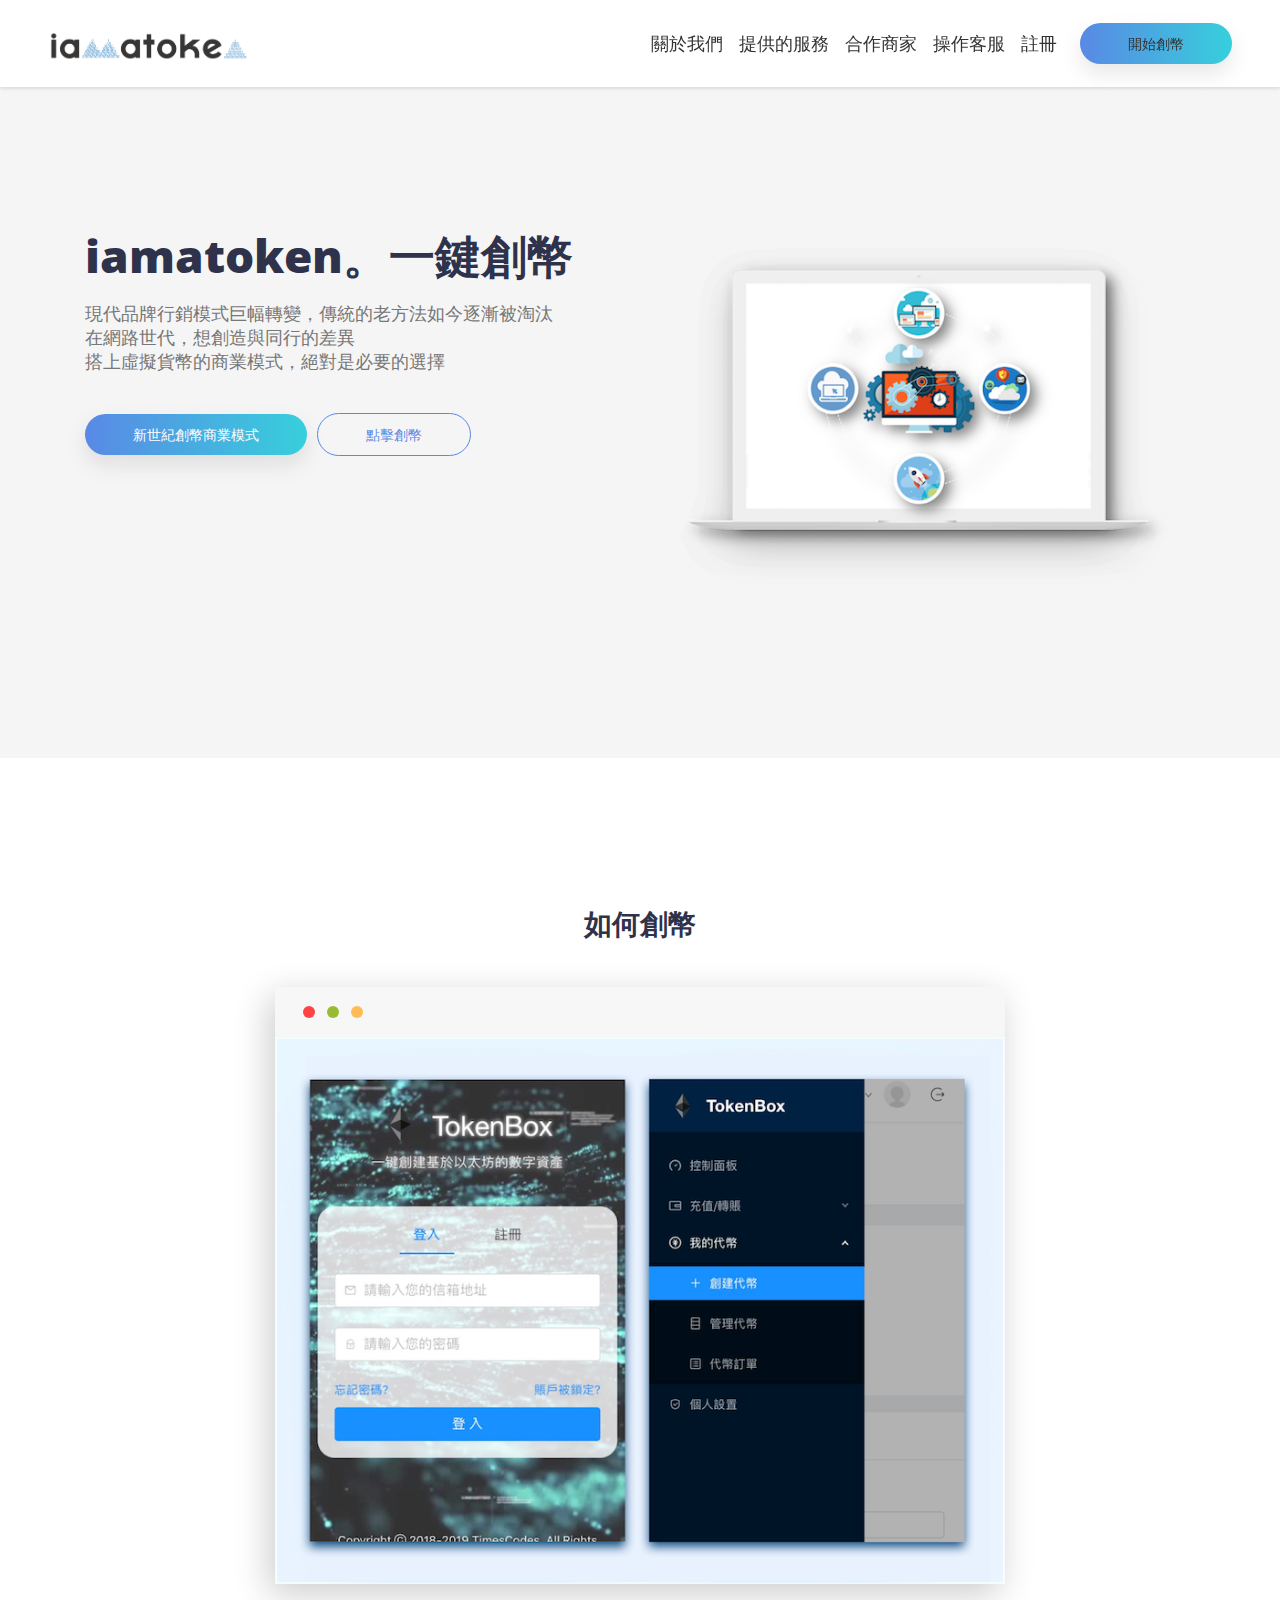
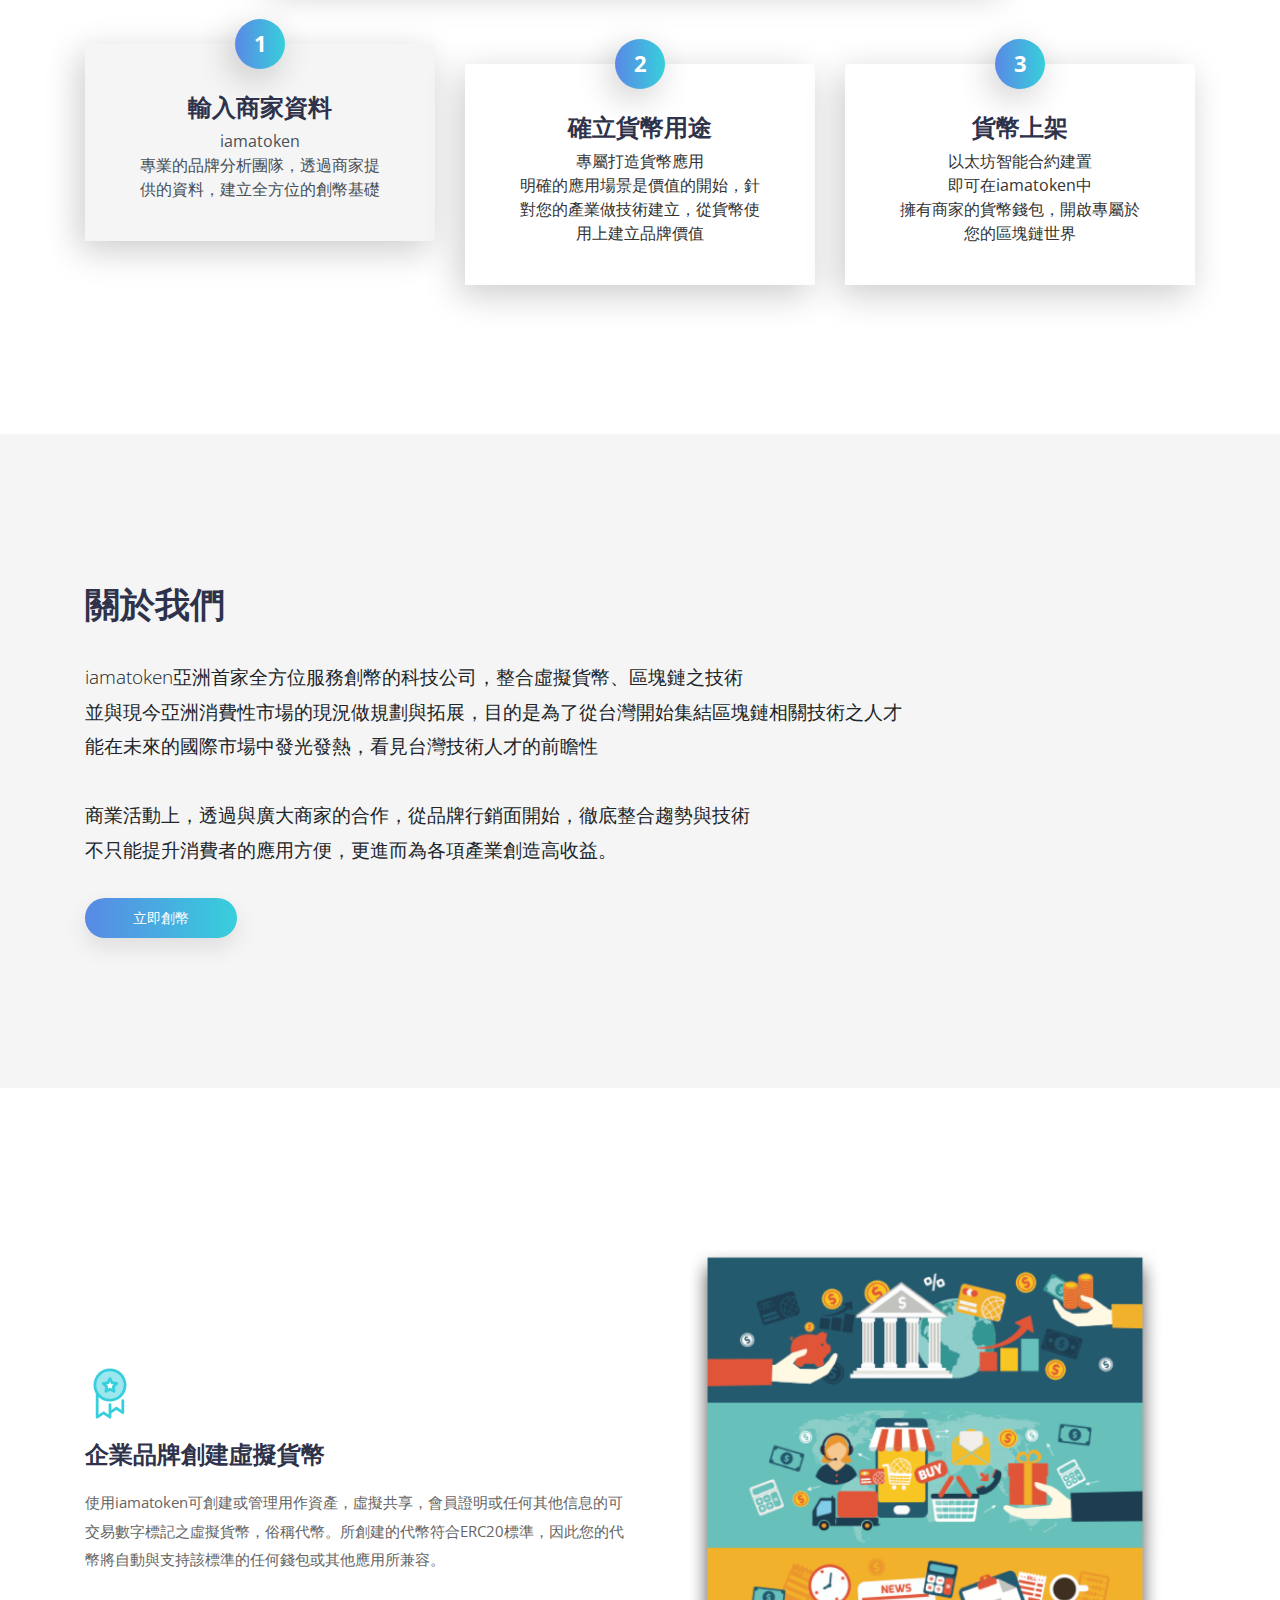
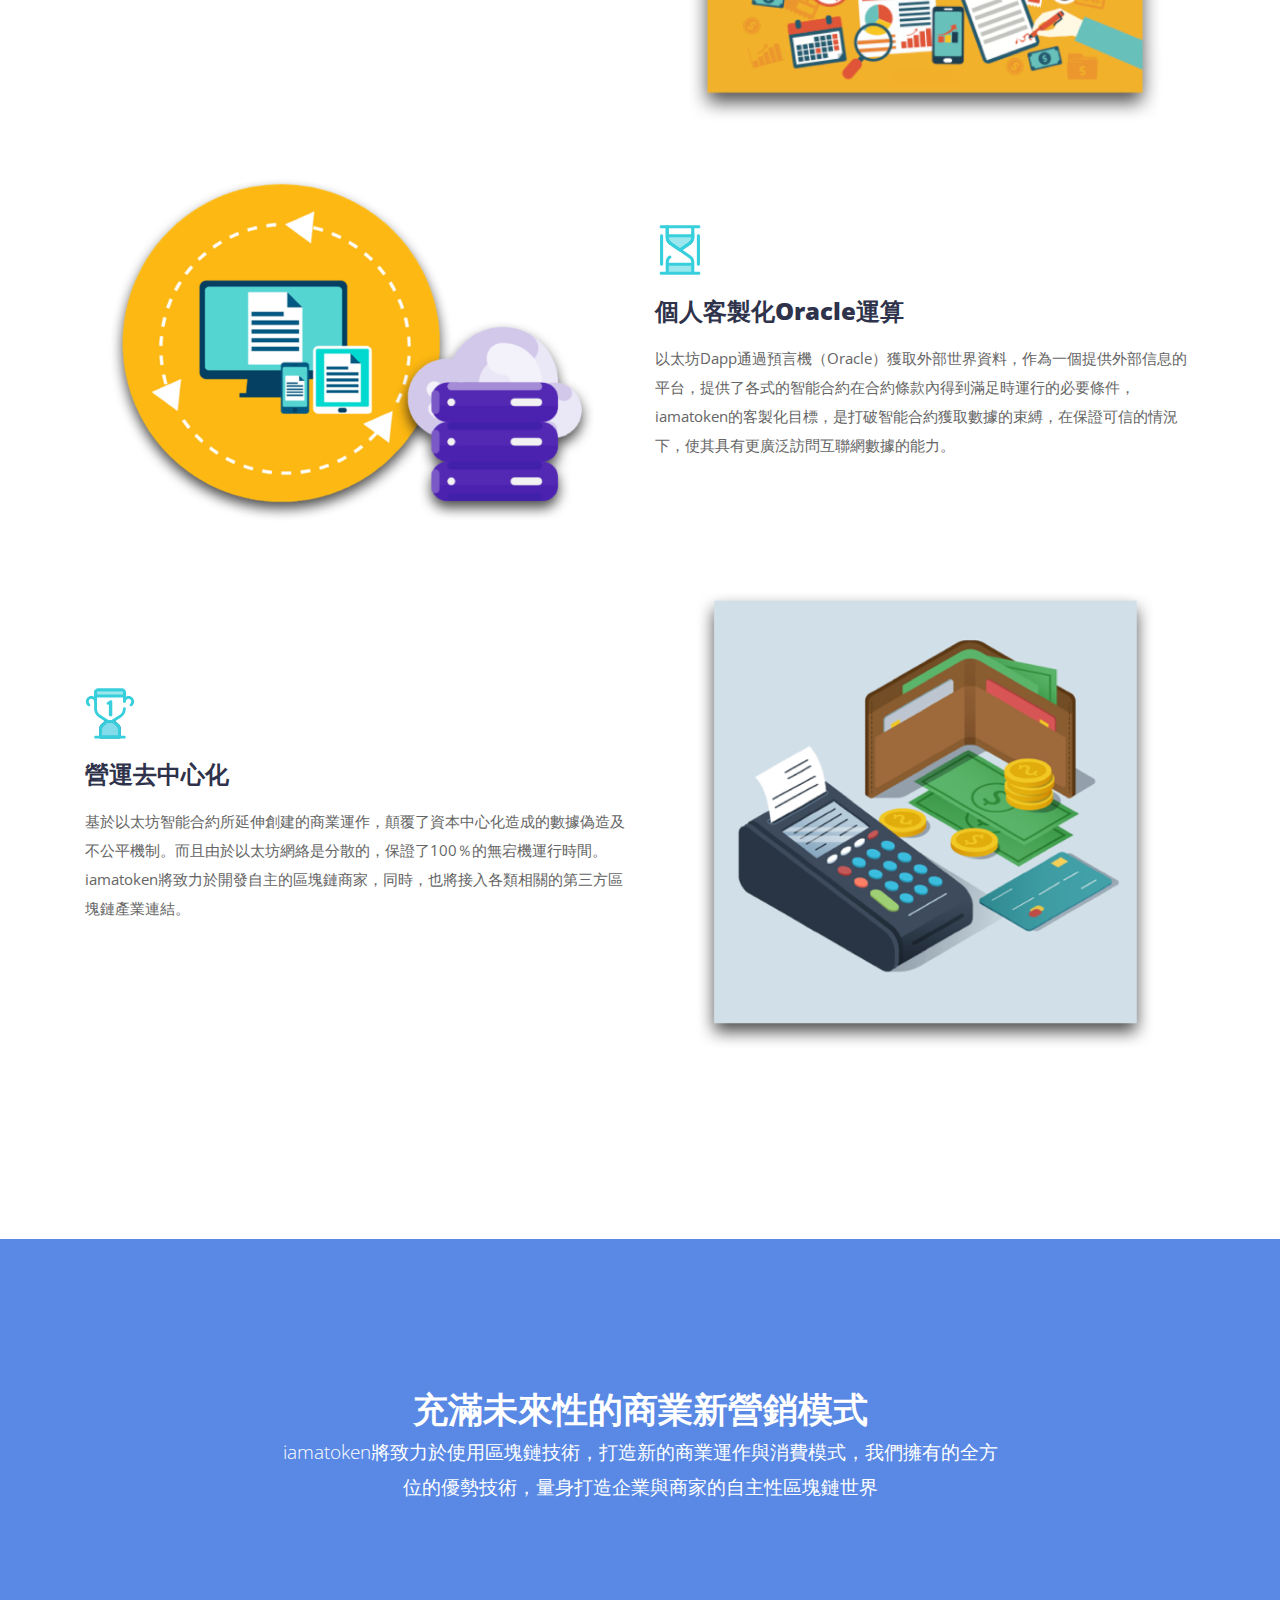
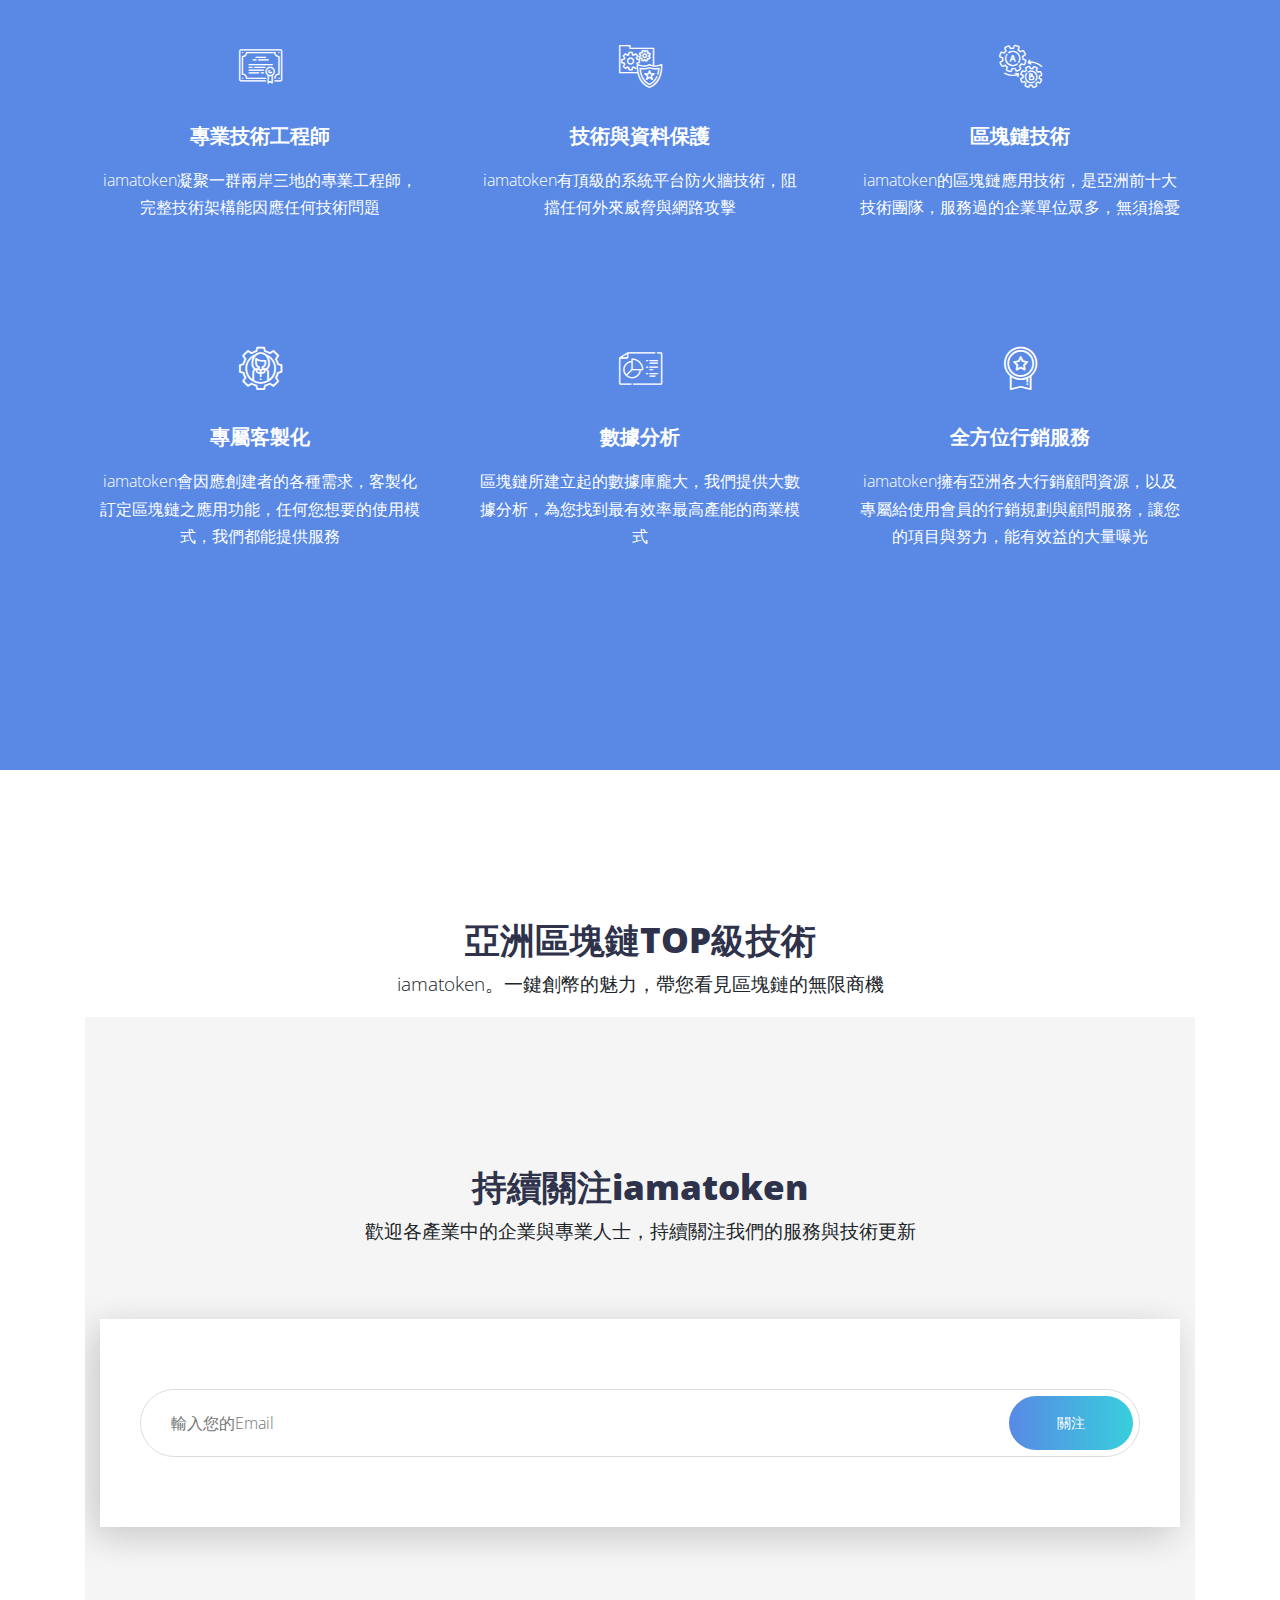
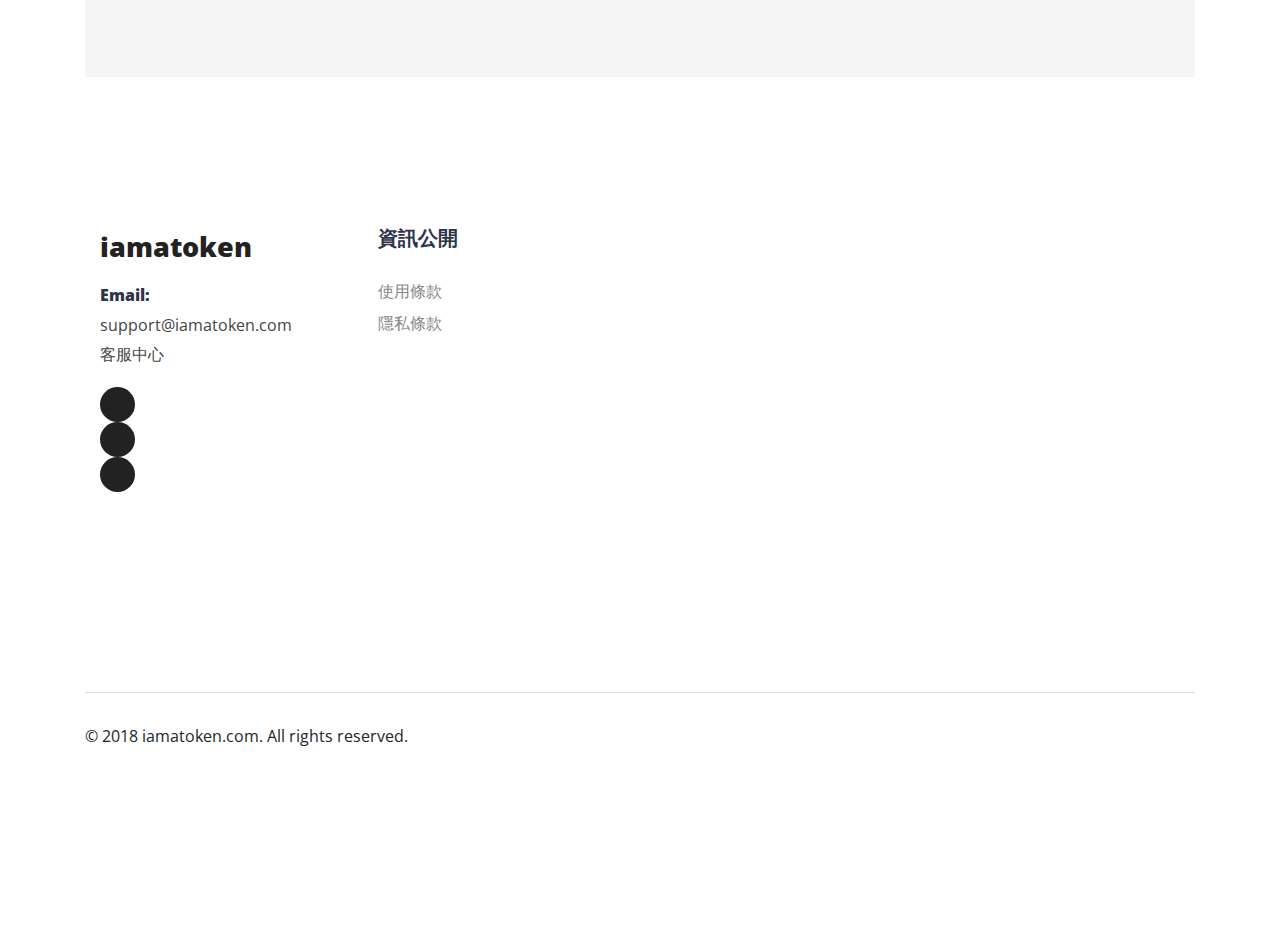
==== commit 0d962dc7: "upload" ====
--- a/index.html
+++ b/index.html
@@ -33,7 +33,7 @@
         <script src="https://oss.maxcdn.com/html5shiv/3.7.3/html5shiv.min.js"></script>
         <script src="https://oss.maxcdn.com/respond/1.4.2/respond.min.js"></script><![endif]-->
 
-    <!-- Start of iamatoken Zendesk Widget script -->
+ <!-- Start of iamatoken Zendesk Widget script -->
 <script>/*<![CDATA[*/window.zE||(function(e,t,s){var n=window.zE=window.zEmbed=function(){n._.push(arguments)}, a=n.s=e.createElement(t),r=e.getElementsByTagName(t)[0];n.set=function(e){ n.set._.push(e)},n._=[],n.set._=[],a.async=true,a.setAttribute("charset","utf-8"), a.src="https://static.zdassets.com/ekr/asset_composer.js?key="+s, n.t=+new Date,a.type="text/javascript",r.parentNode.insertBefore(a,r)})(document,"script","5a5a3214-1c93-4e92-b35c-4c8e1f7a5c07");/*]]>*/</script>
 <!-- End of iamatoken Zendesk Widget script -->
 <script type="text/javascript">
@@ -294,6 +294,7 @@
             </ul>
             <ul class="social-icons list-inline">
               <li class="list-inline-item"><a href="#" target="_blank" title="Facebook"><i class="fab fa-facebook"></i></a></li>
+              <li><a href="weixin://findfriend/verifycontact/senxsen88888888"><i class="fab fa-weixin " aria-hidden="true"></i></a></li>
               <a href="https://line.me/R/ti/p/%40siz1870x"><i class="fab fa-line " aria-hidden="true"></i></a>
             </ul>
               <!--<li class="list-inline-item"><a href="#" target="_blank" title="Instagram"><i class="fa fa-instagram"></i></a></li>
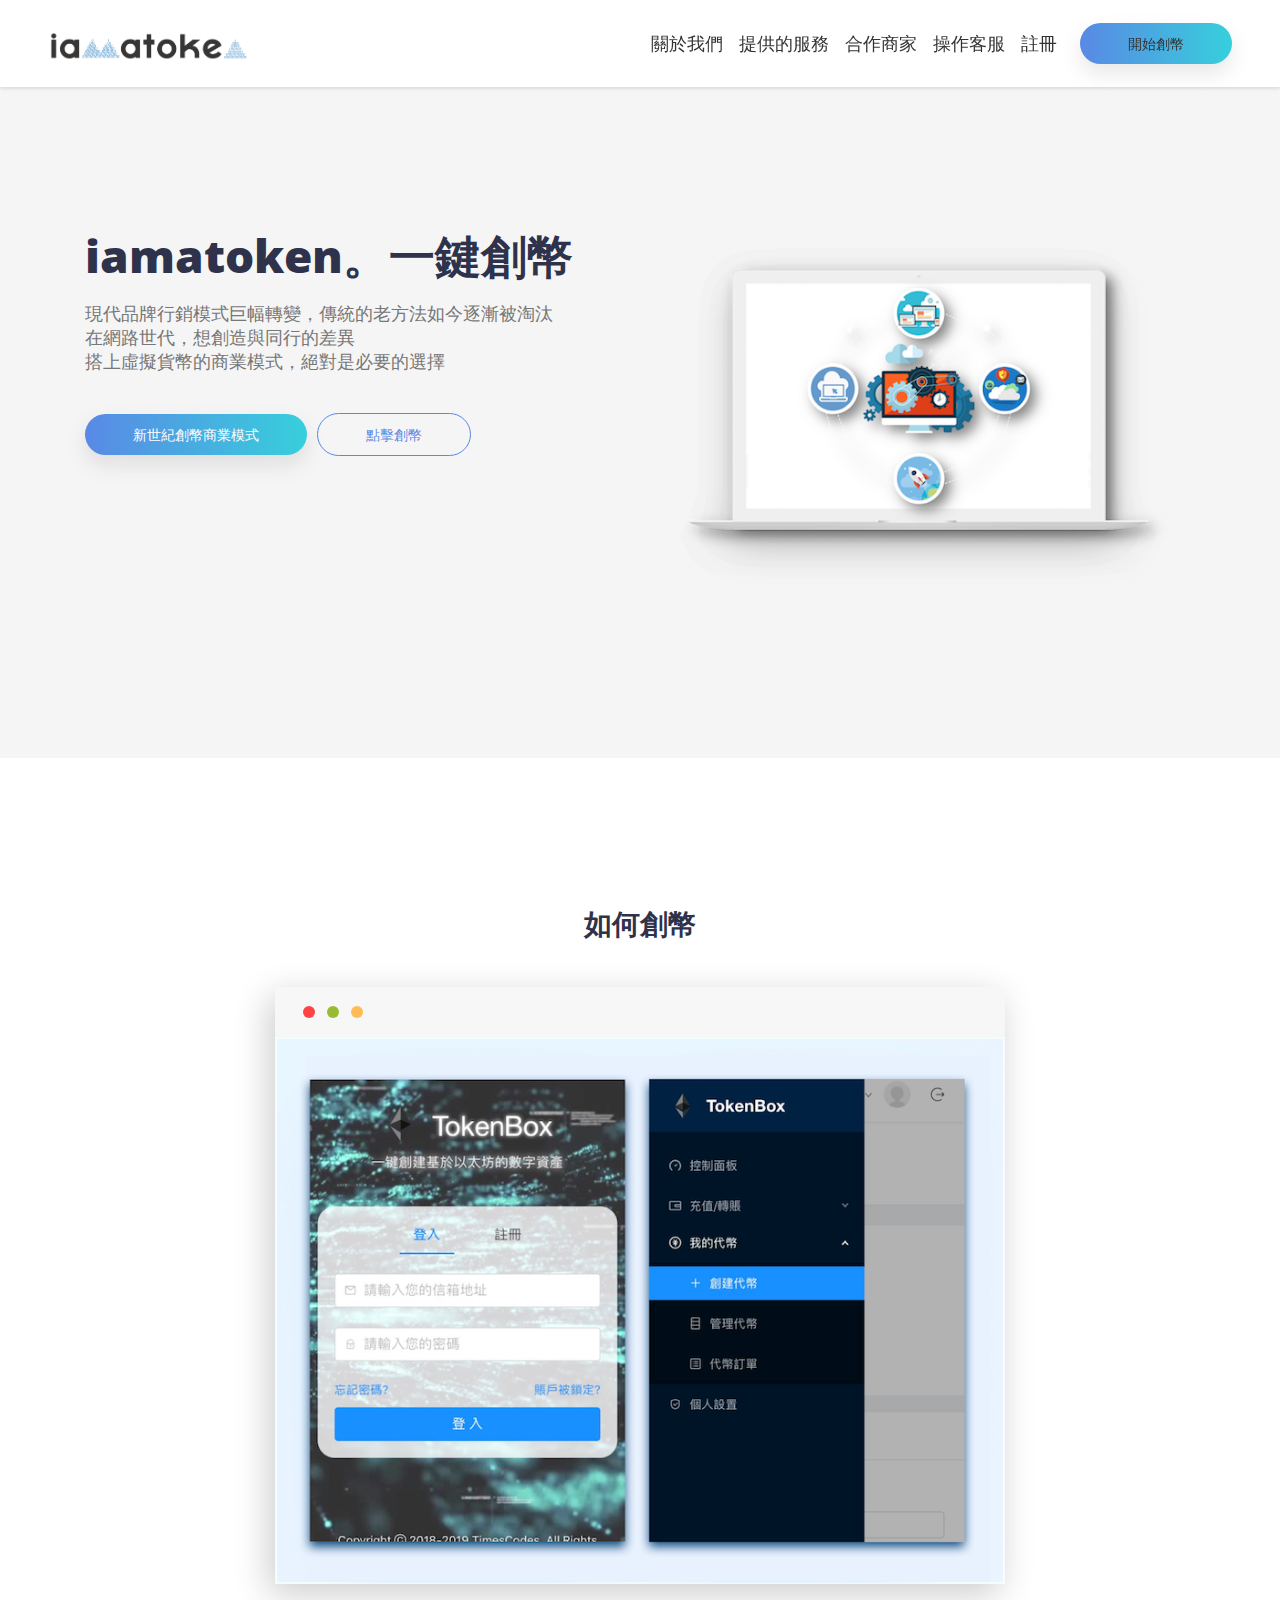
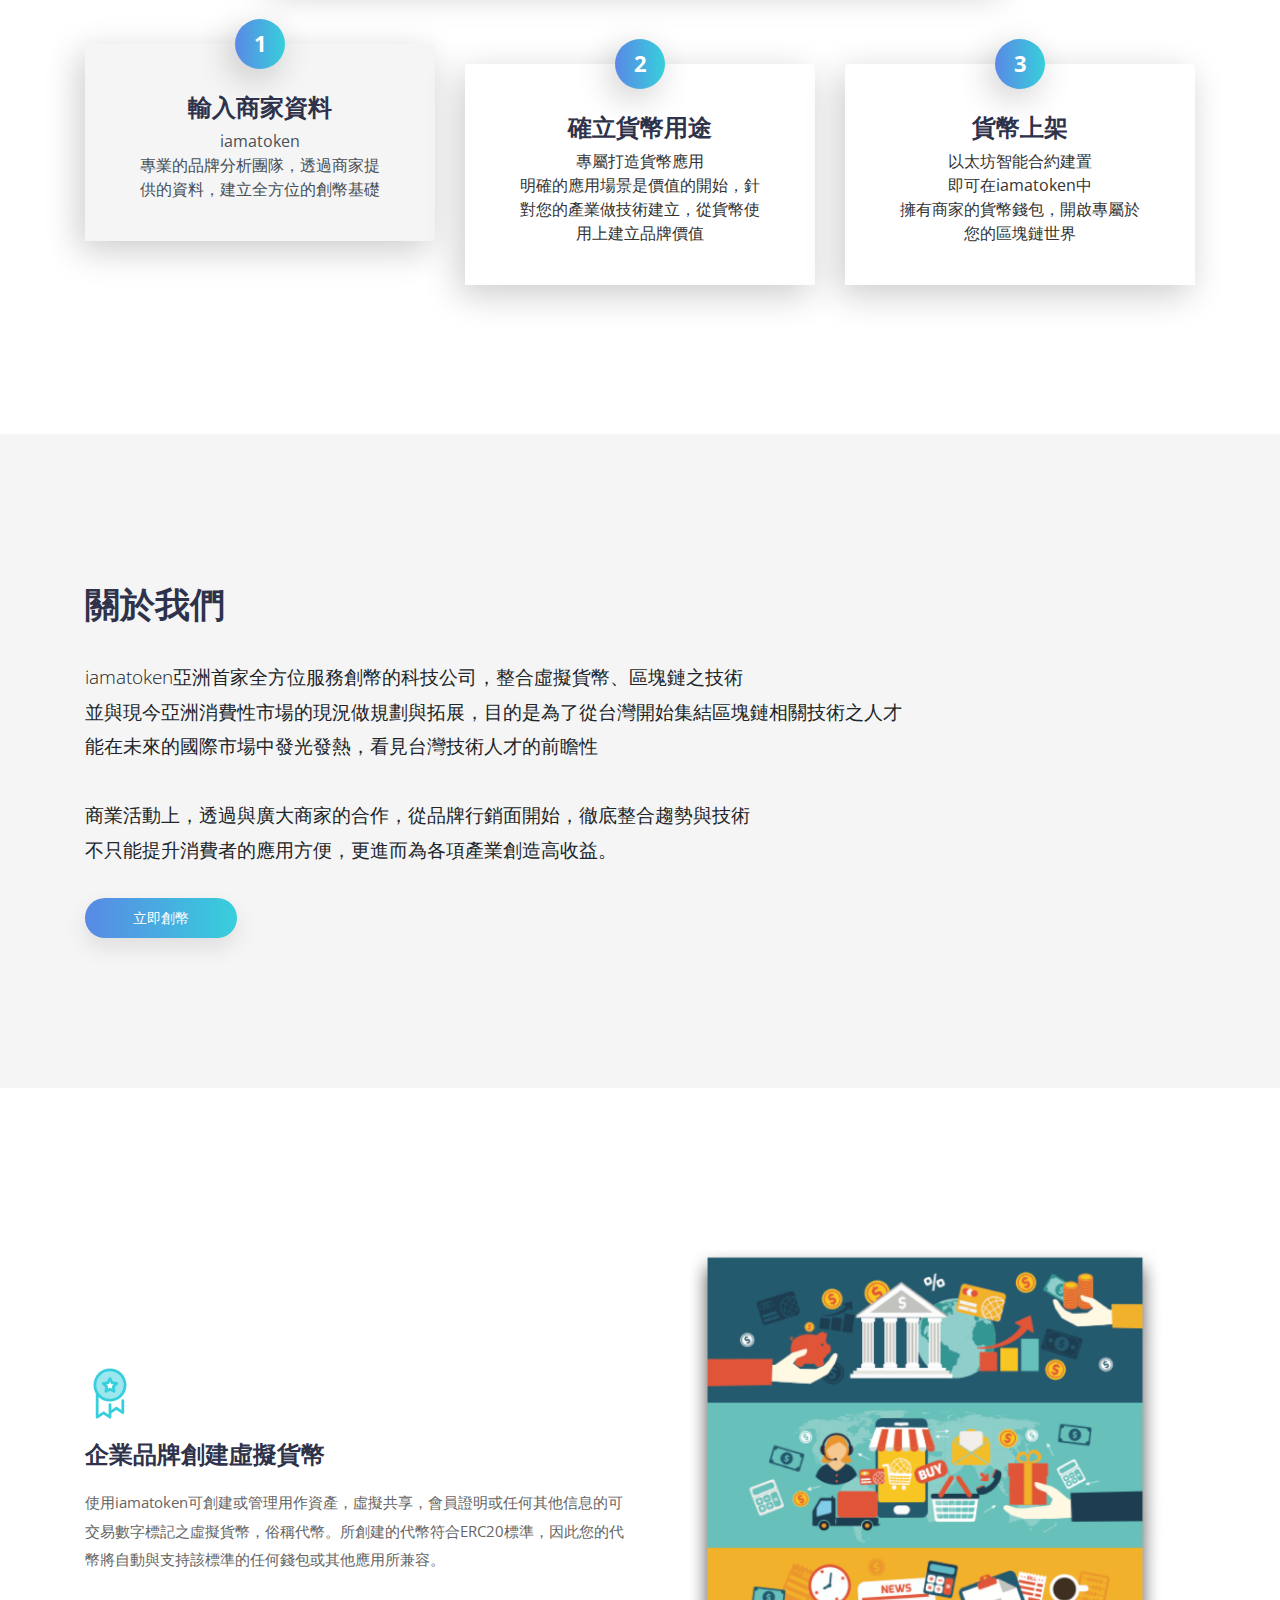
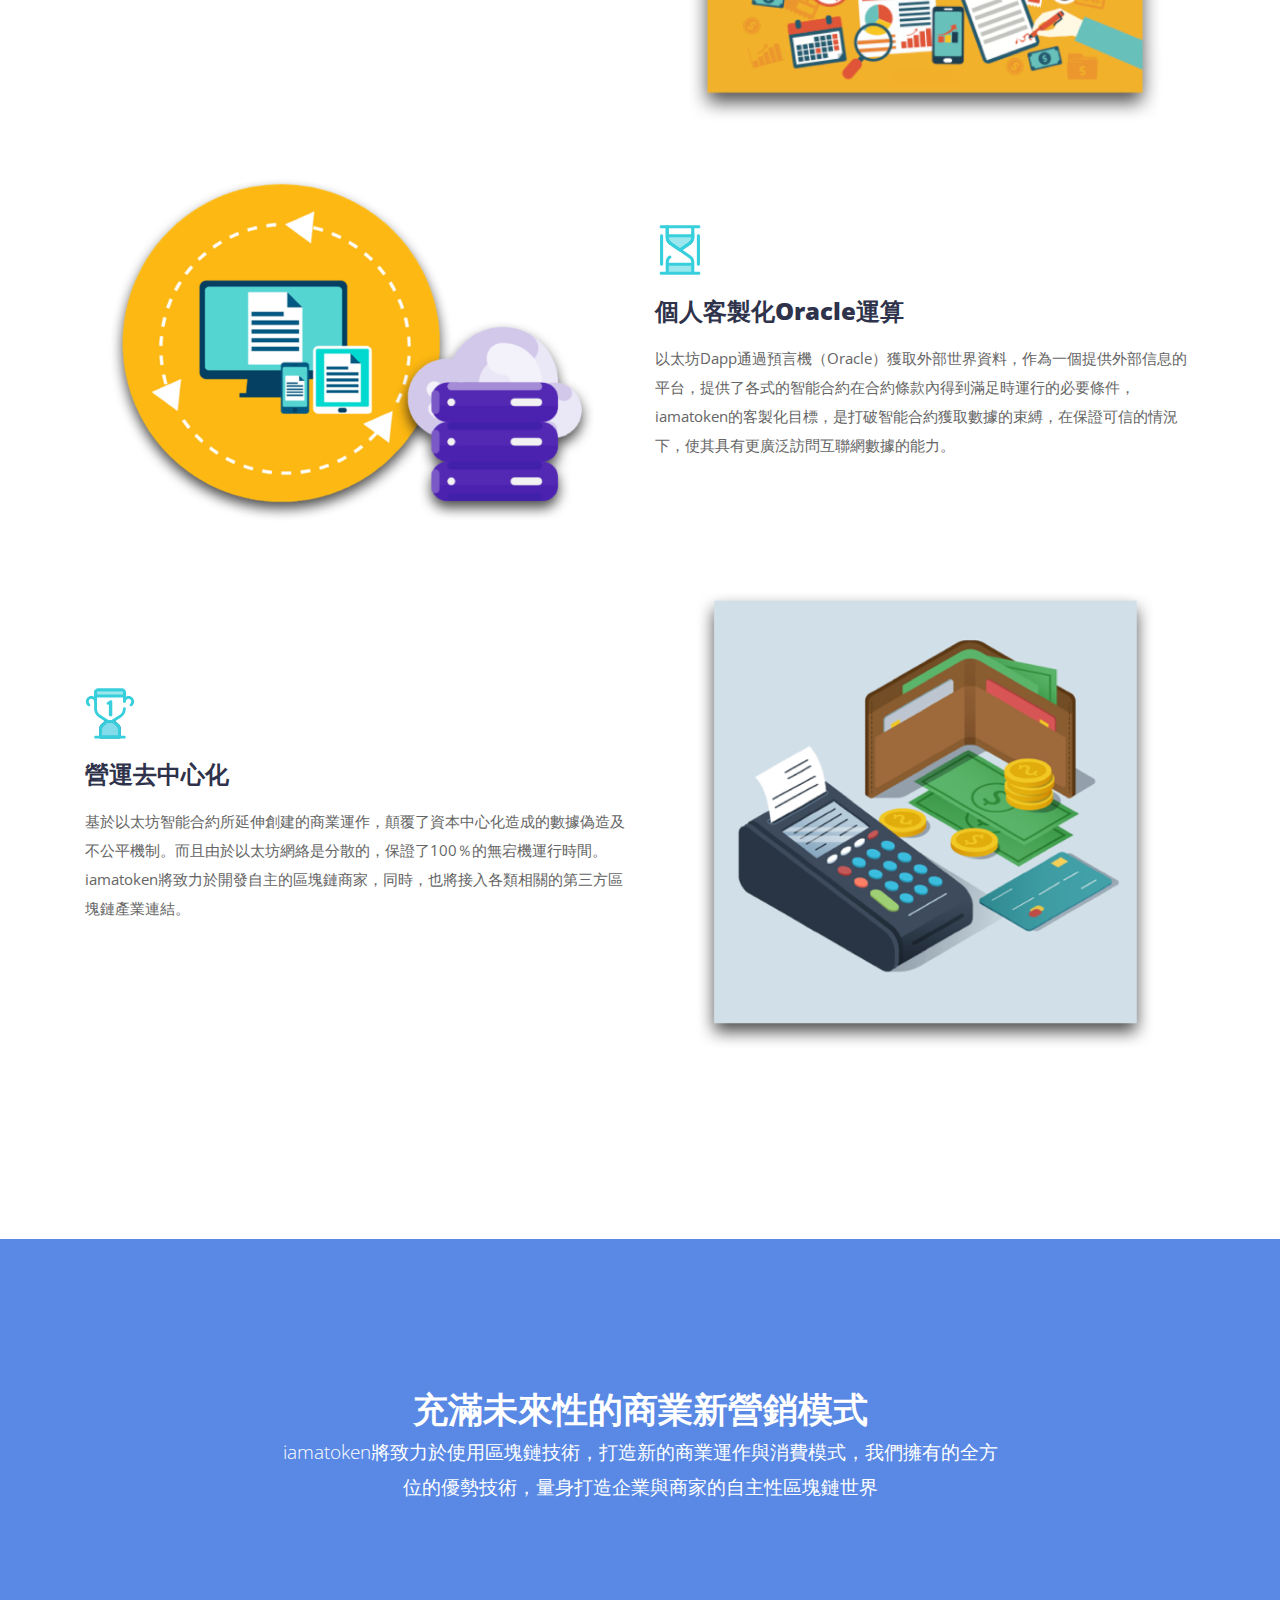
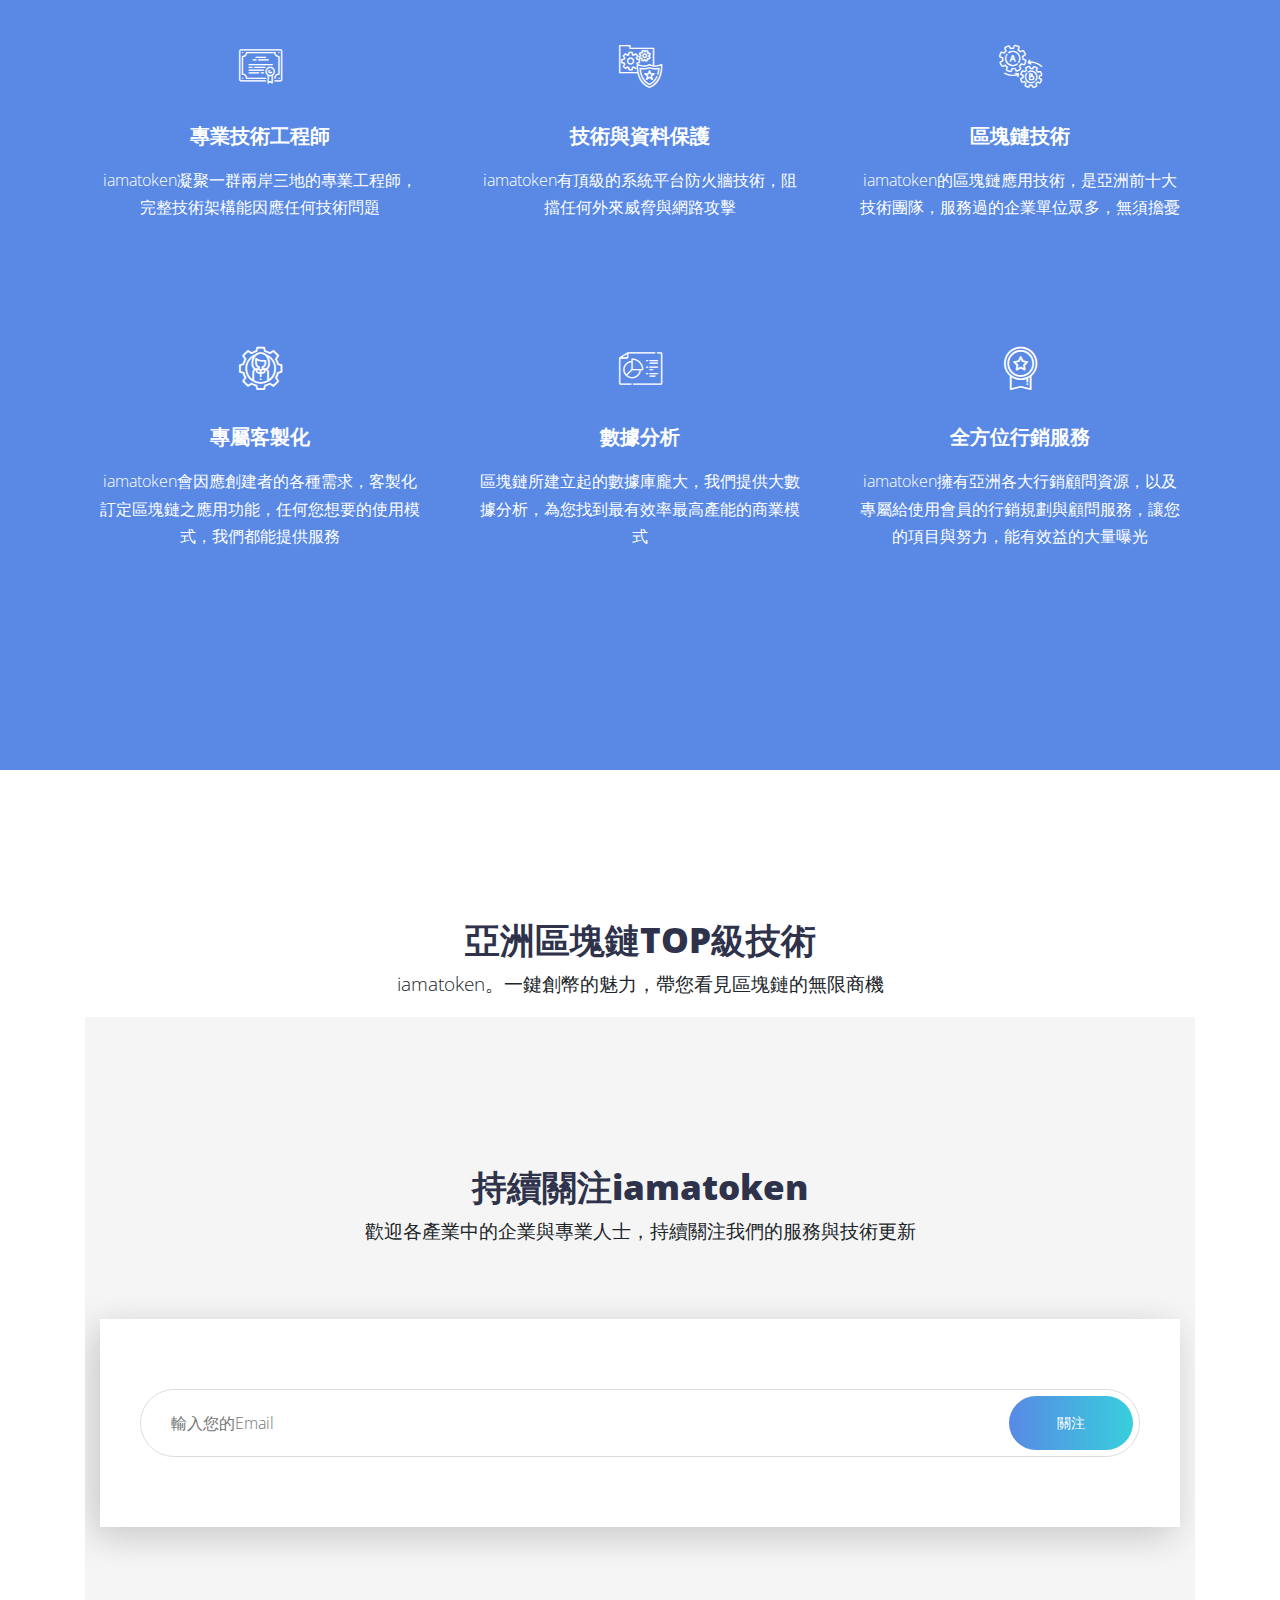
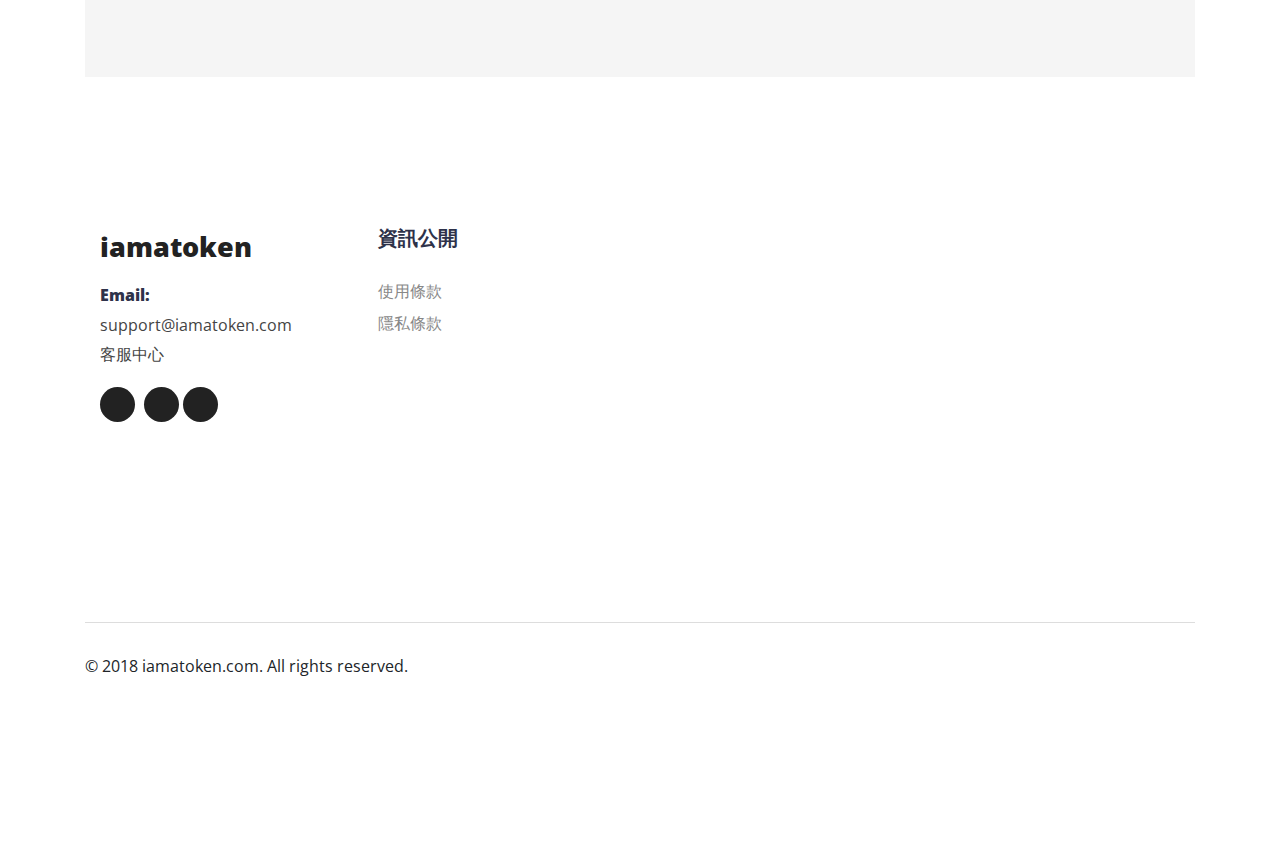
==== commit eec7d9ca: "upload" ====
--- a/index.html
+++ b/index.html
@@ -294,7 +294,7 @@
             </ul>
             <ul class="social-icons list-inline">
               <li class="list-inline-item"><a href="#" target="_blank" title="Facebook"><i class="fab fa-facebook"></i></a></li>
-              <li><a href="weixin://findfriend/verifycontact/senxsen88888888"><i class="fab fa-weixin " aria-hidden="true"></i></a></li>
+              <a href="weixin://findfriend/verifycontact/senxsen88888888"><i class="fab fa-weixin " aria-hidden="true"></i></a>
               <a href="https://line.me/R/ti/p/%40siz1870x"><i class="fab fa-line " aria-hidden="true"></i></a>
             </ul>
               <!--<li class="list-inline-item"><a href="#" target="_blank" title="Instagram"><i class="fa fa-instagram"></i></a></li>
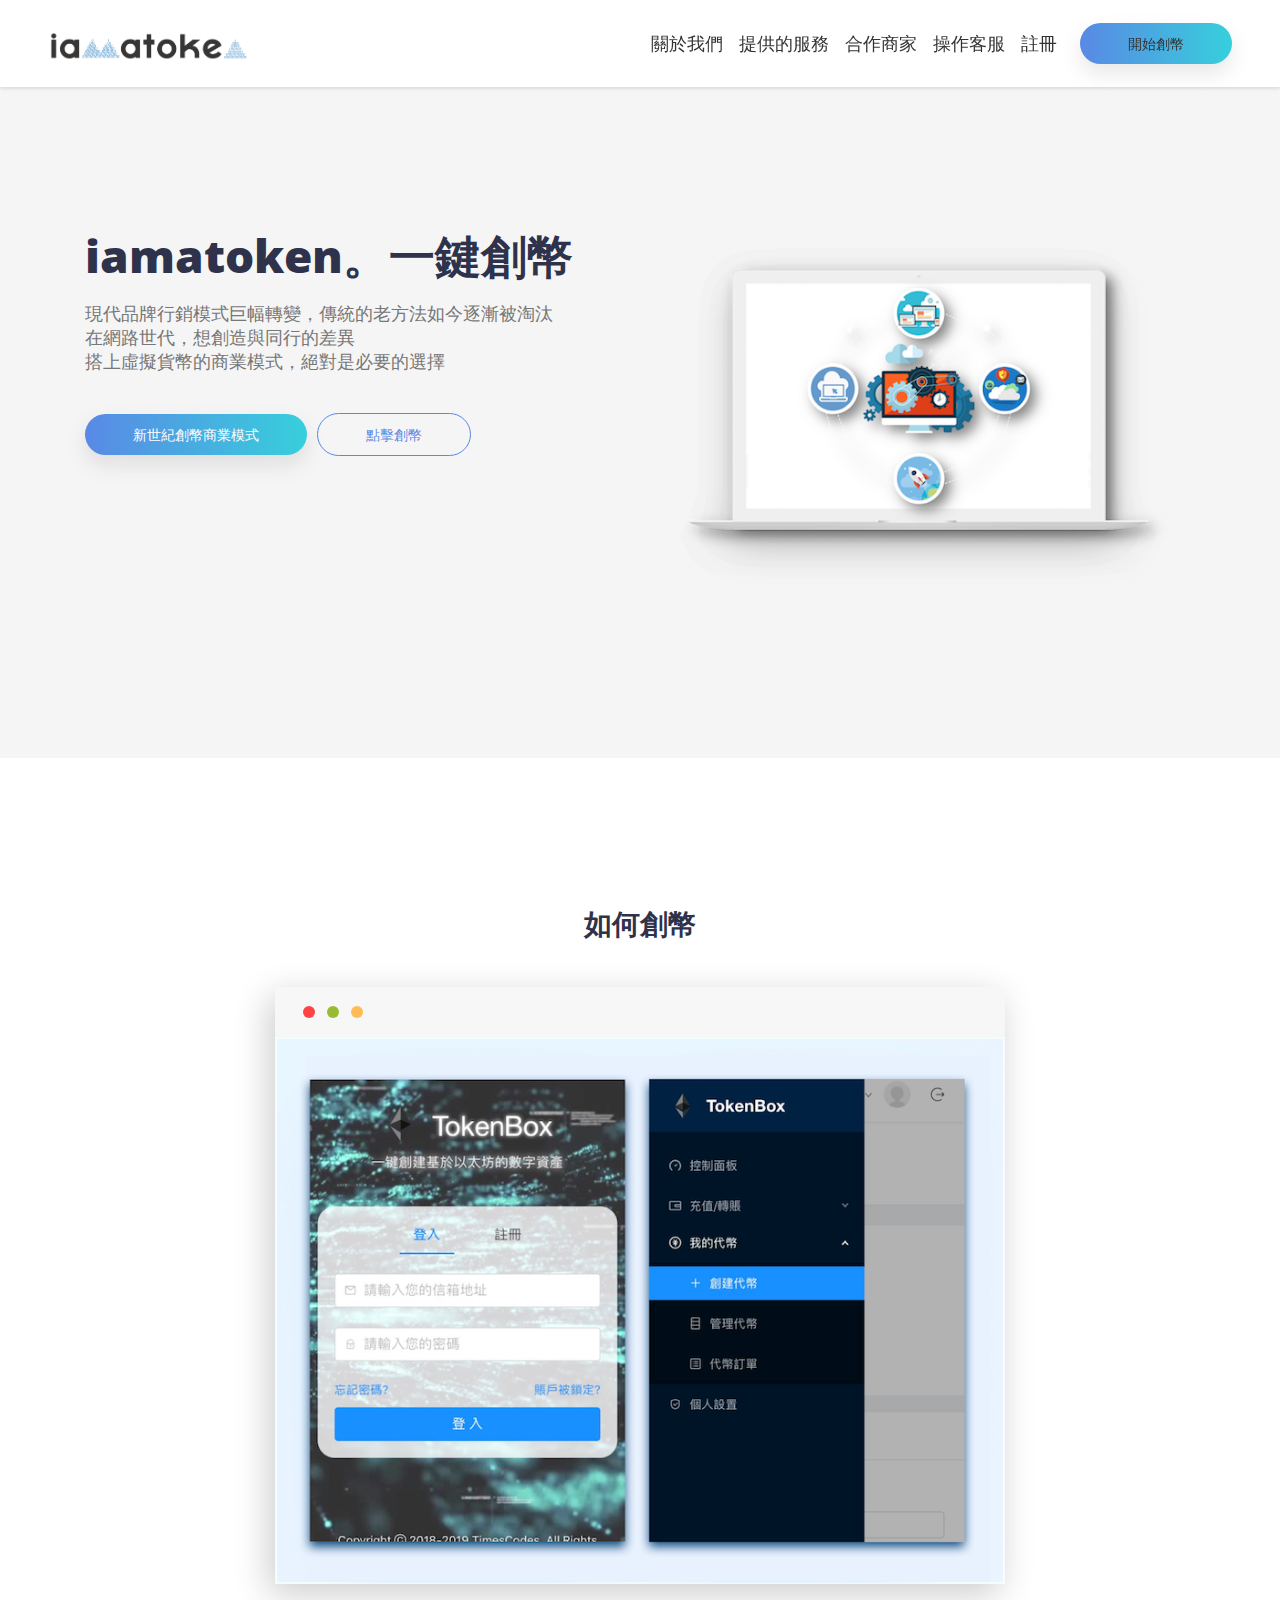
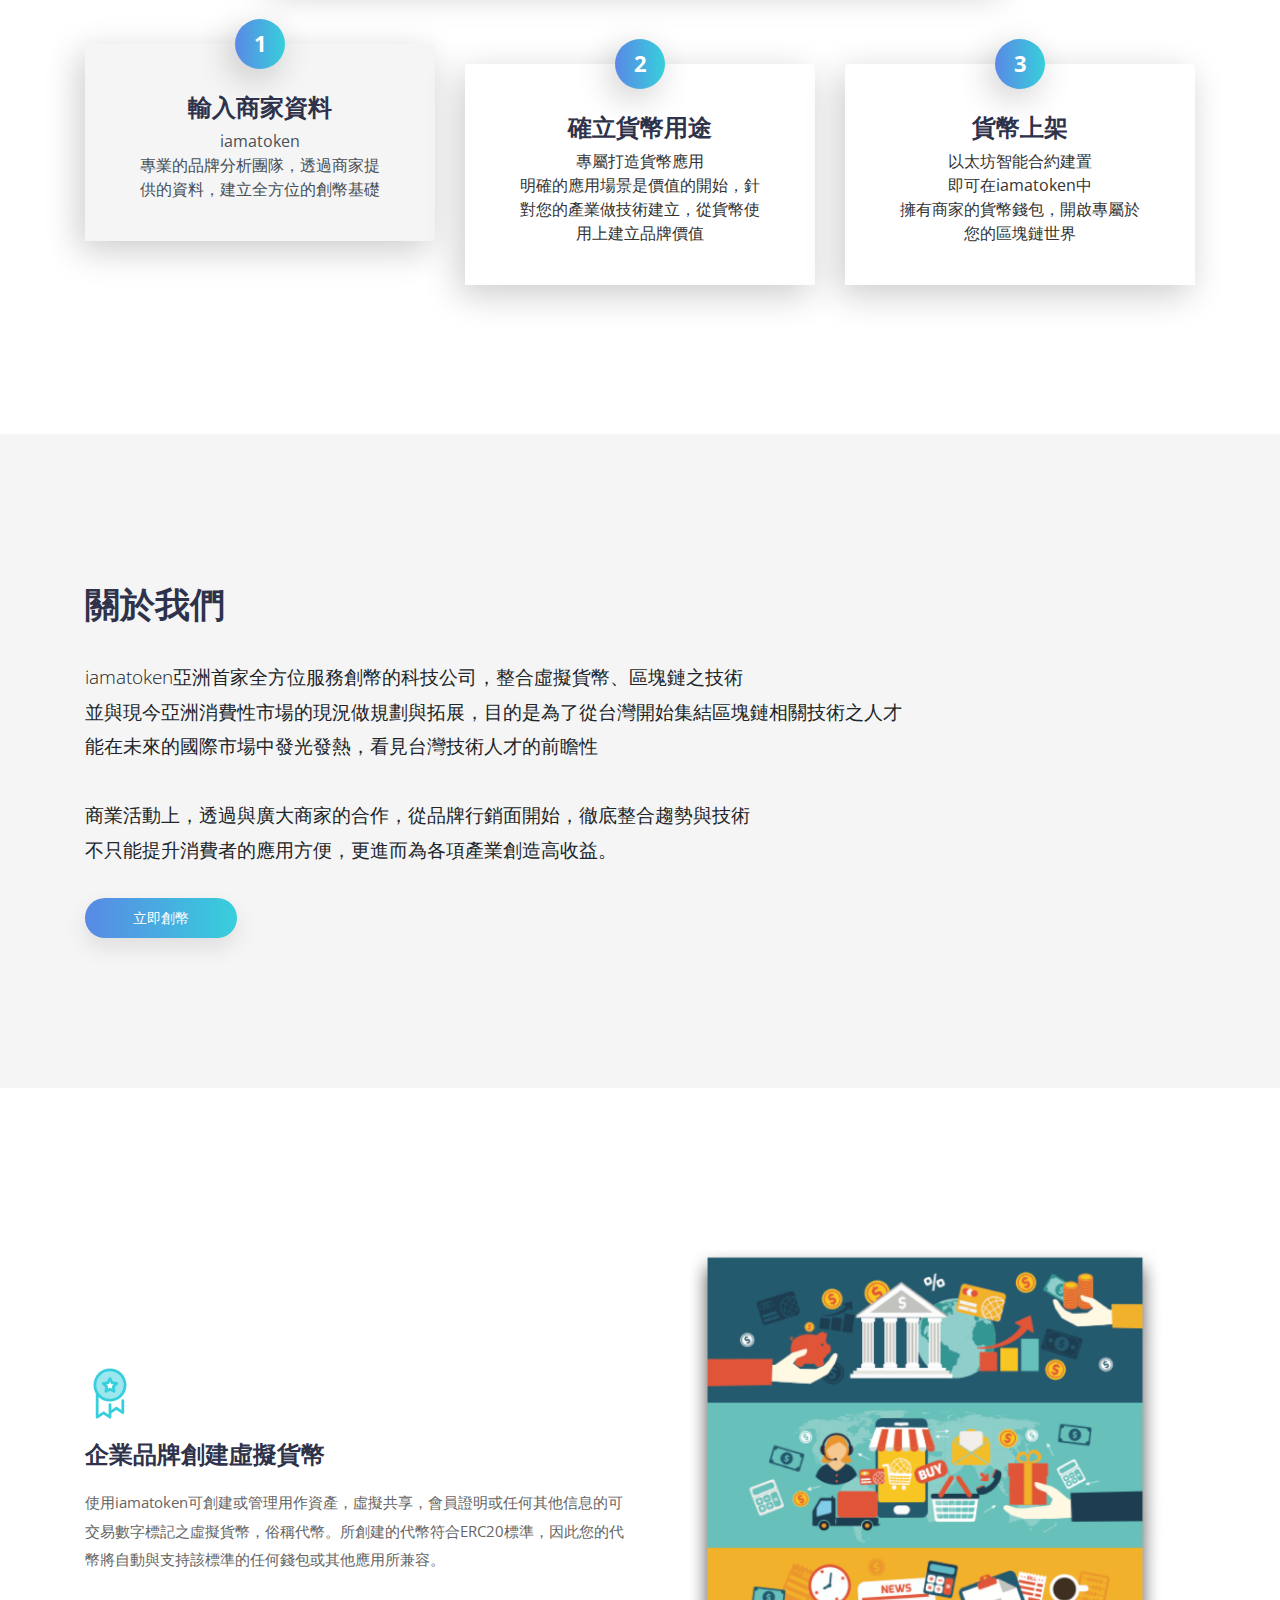
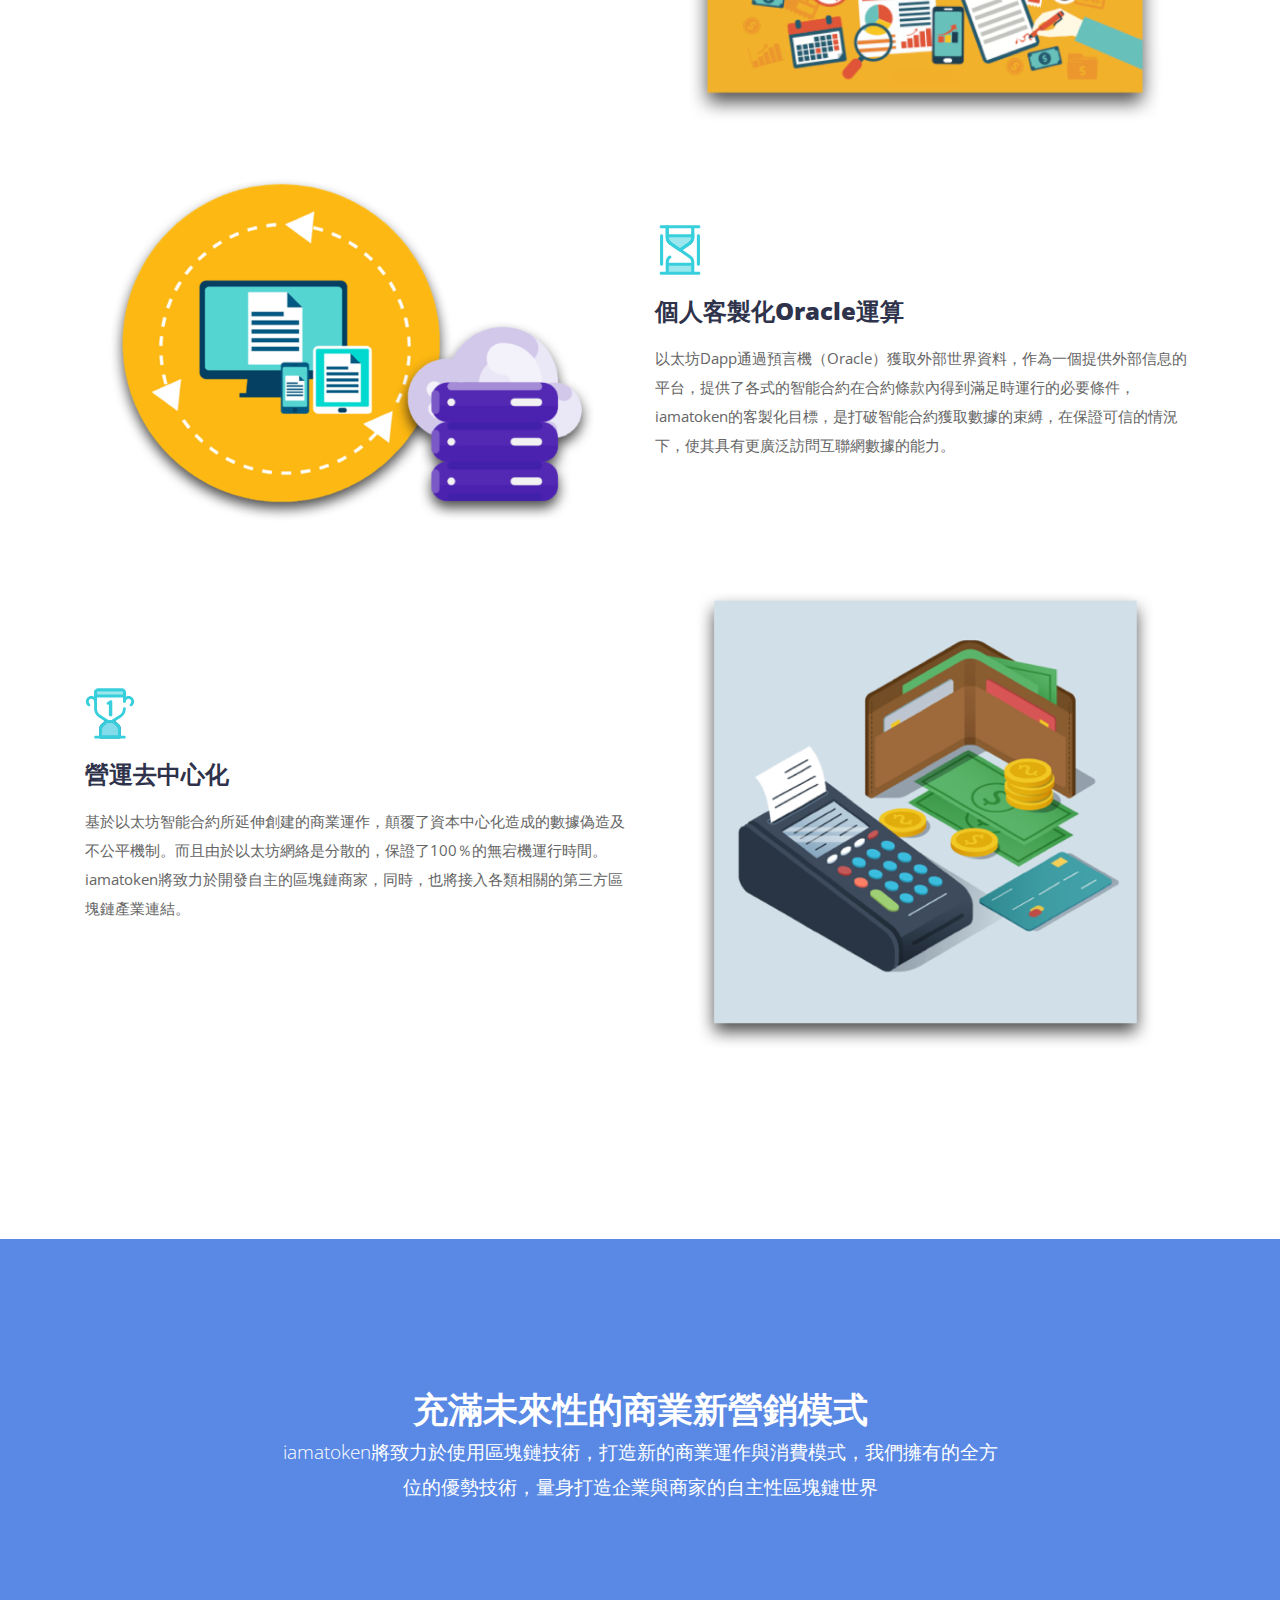
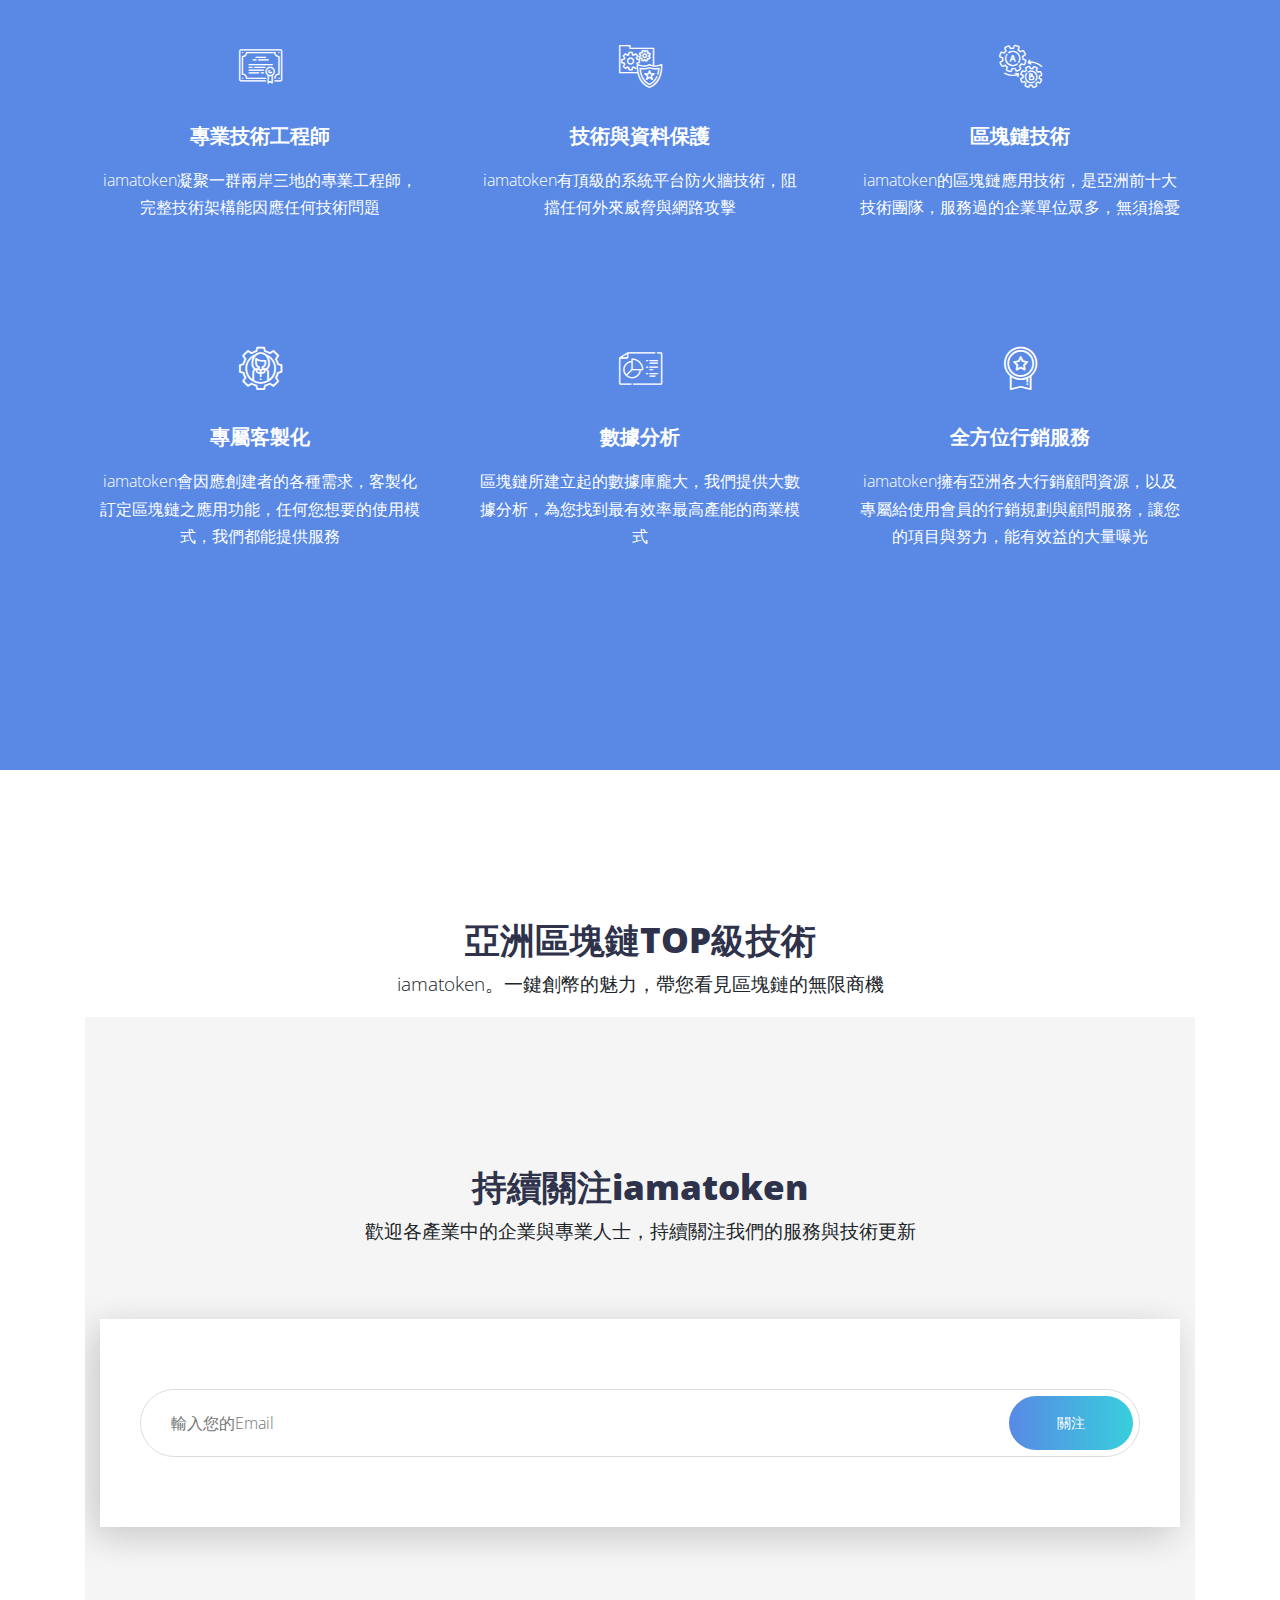
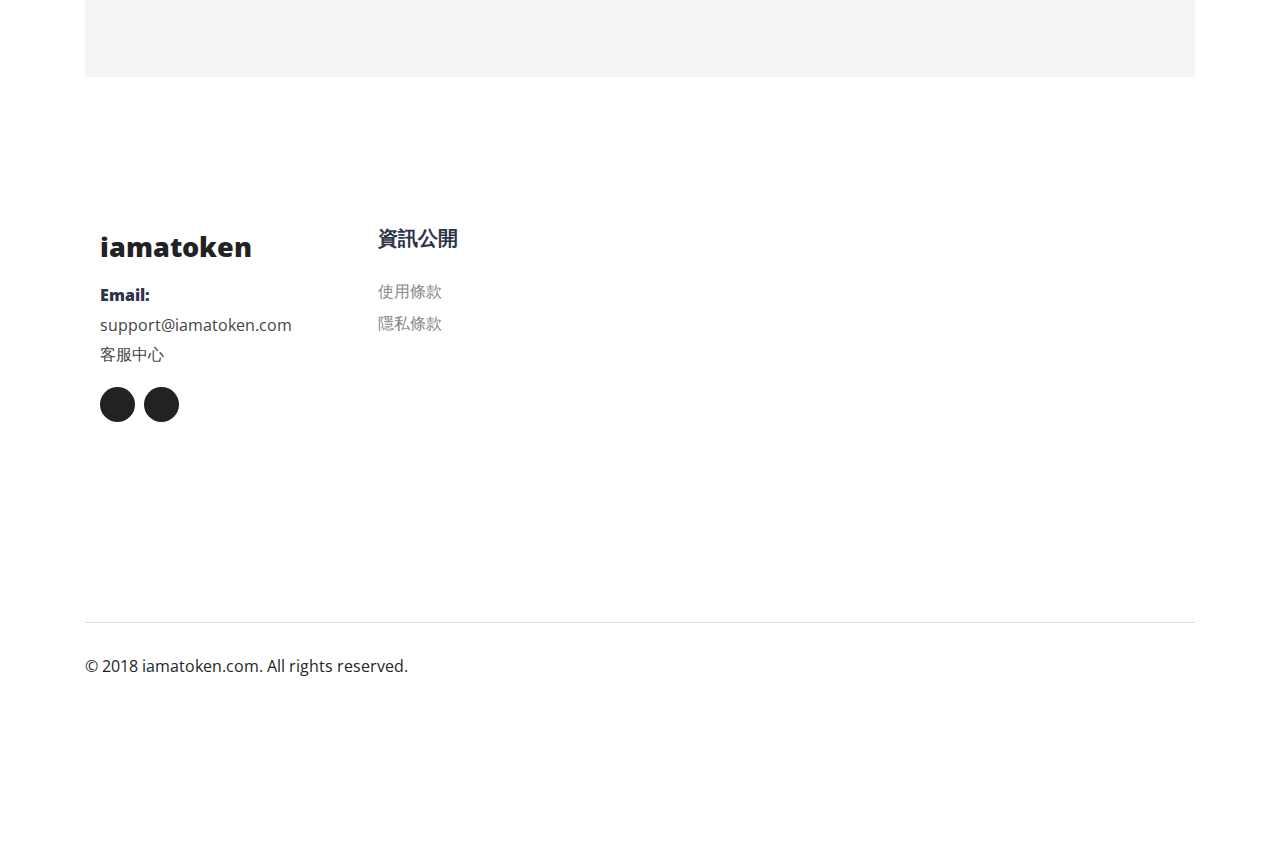
==== commit 17b462da: "upload" ====
--- a/index.html
+++ b/index.html
@@ -41,7 +41,15 @@
   if ((host == window.location.host) && (window.location.protocol != "https:"))
       window.location.protocol = "https";
 </script>
+<!-- Global site tag (gtag.js) - Google Analytics -->
+<script async src="https://www.googletagmanager.com/gtag/js?id=UA-102804607-2"></script>
+<script>
+  window.dataLayer = window.dataLayer || [];
+  function gtag(){dataLayer.push(arguments);}
+  gtag('js', new Date());
 
+  gtag('config', 'UA-102804607-2');
+</script>
 
   </head>
   <body>
@@ -294,7 +302,7 @@
             </ul>
             <ul class="social-icons list-inline">
               <li class="list-inline-item"><a href="#" target="_blank" title="Facebook"><i class="fab fa-facebook"></i></a></li>
-              <a href="weixin://findfriend/verifycontact/senxsen88888888"><i class="fab fa-weixin " aria-hidden="true"></i></a>
+               <!--<a href="weixin://findfriend/verifycontact/senxsen88888888"><i class="fab fa-weixin " aria-hidden="true"></i></a>-->
               <a href="https://line.me/R/ti/p/%40siz1870x"><i class="fab fa-line " aria-hidden="true"></i></a>
             </ul>
               <!--<li class="list-inline-item"><a href="#" target="_blank" title="Instagram"><i class="fa fa-instagram"></i></a></li>
